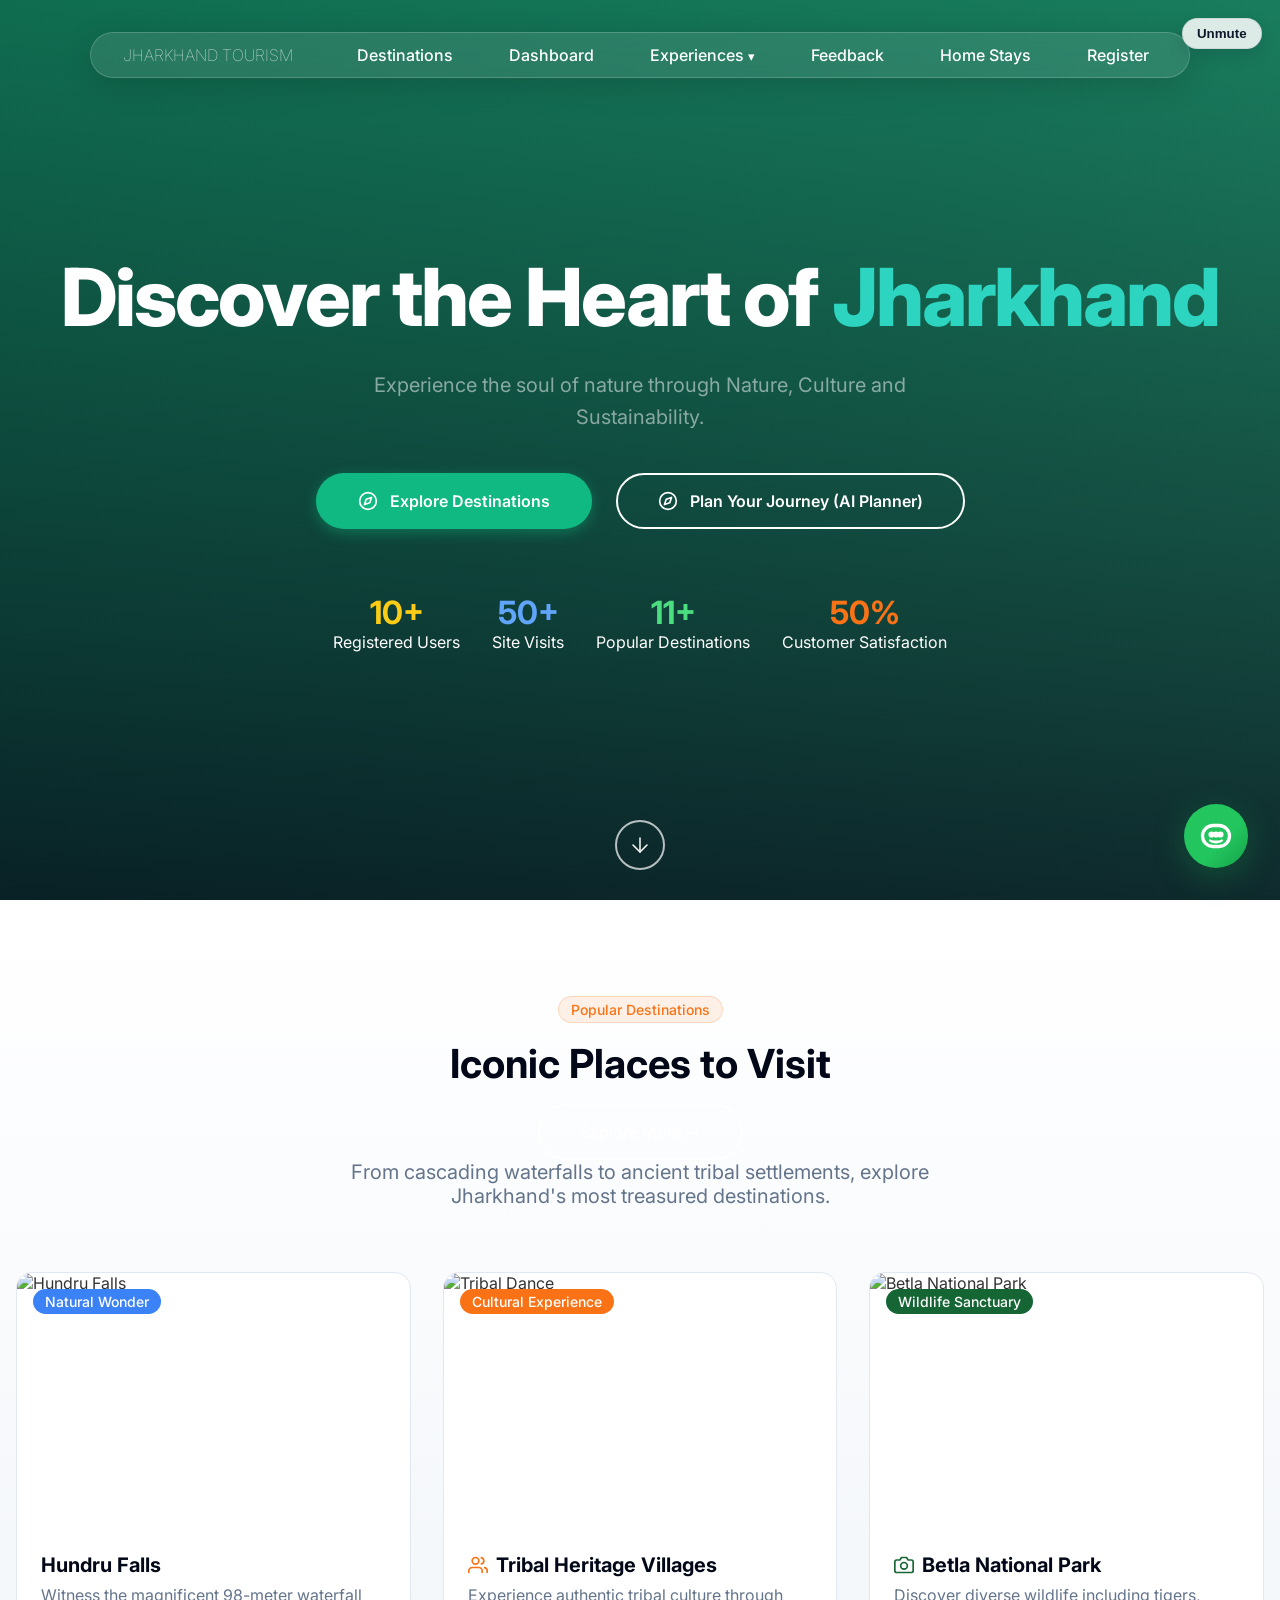
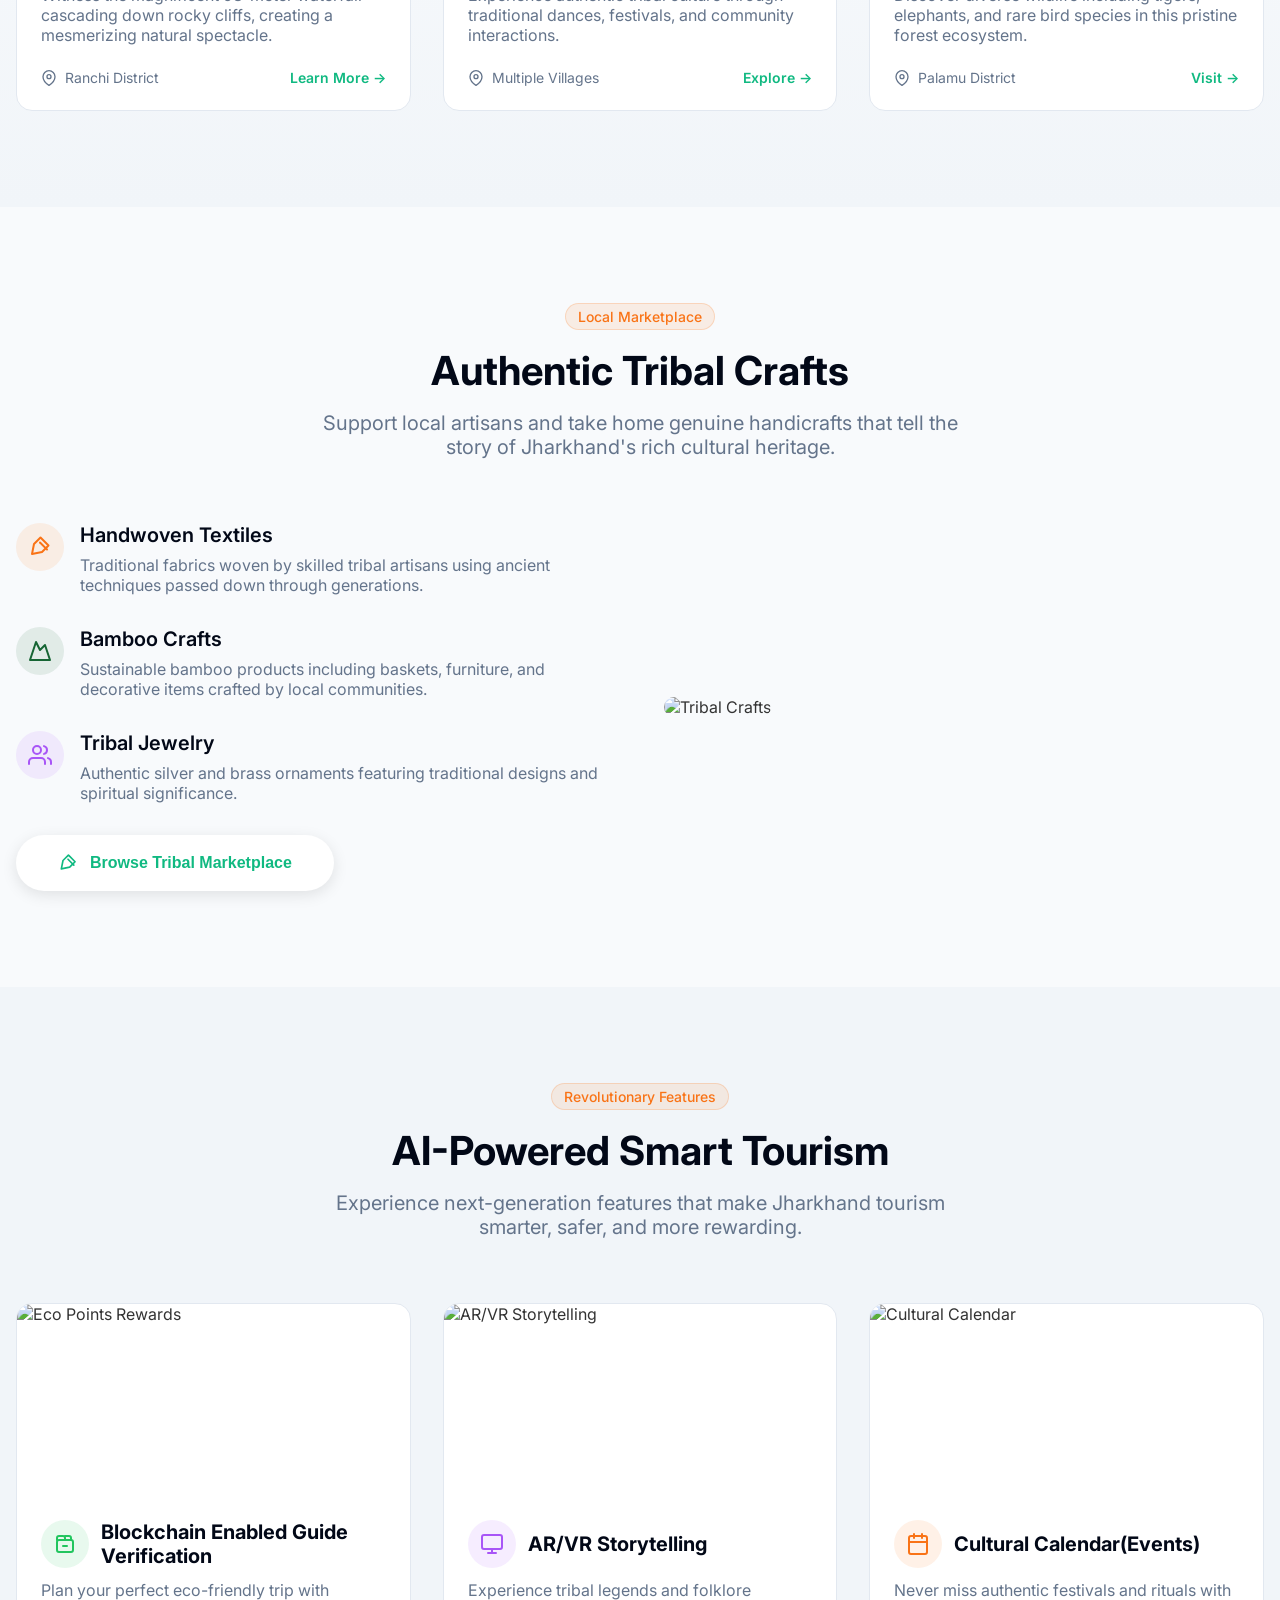
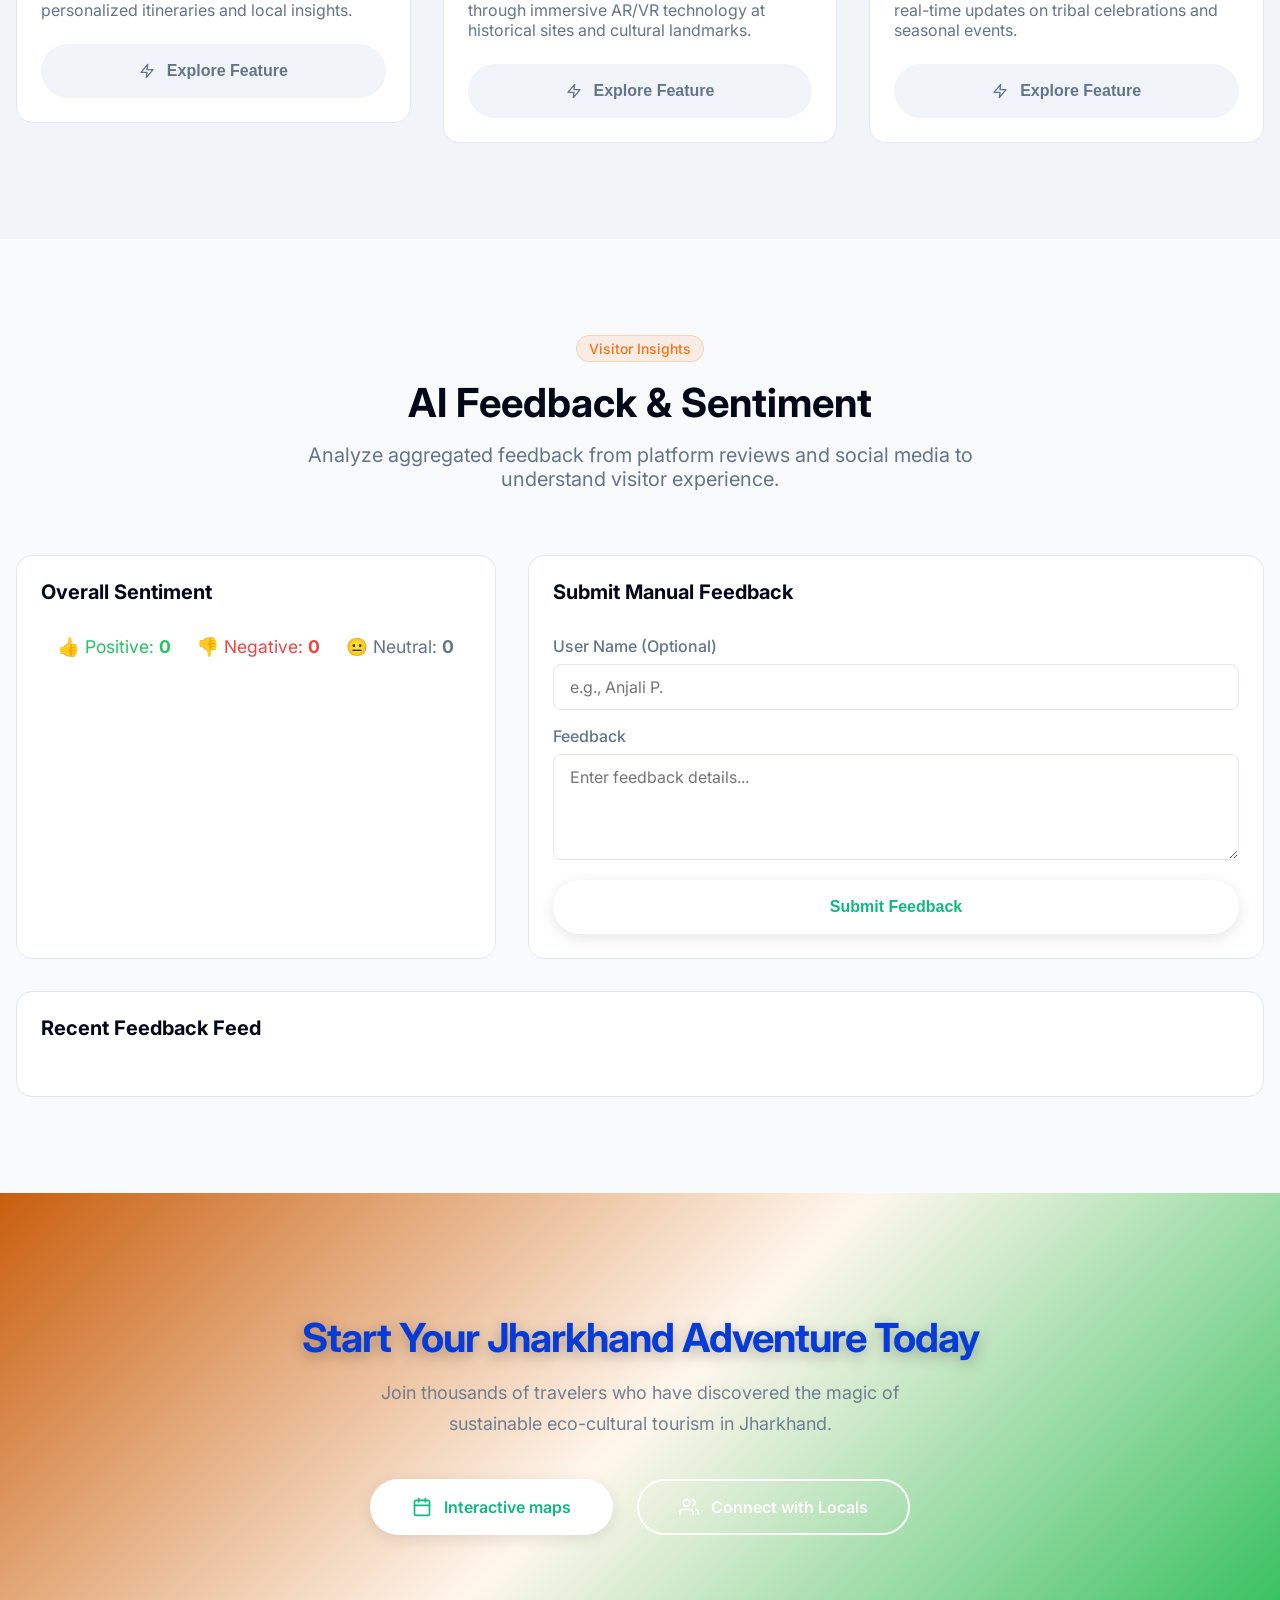
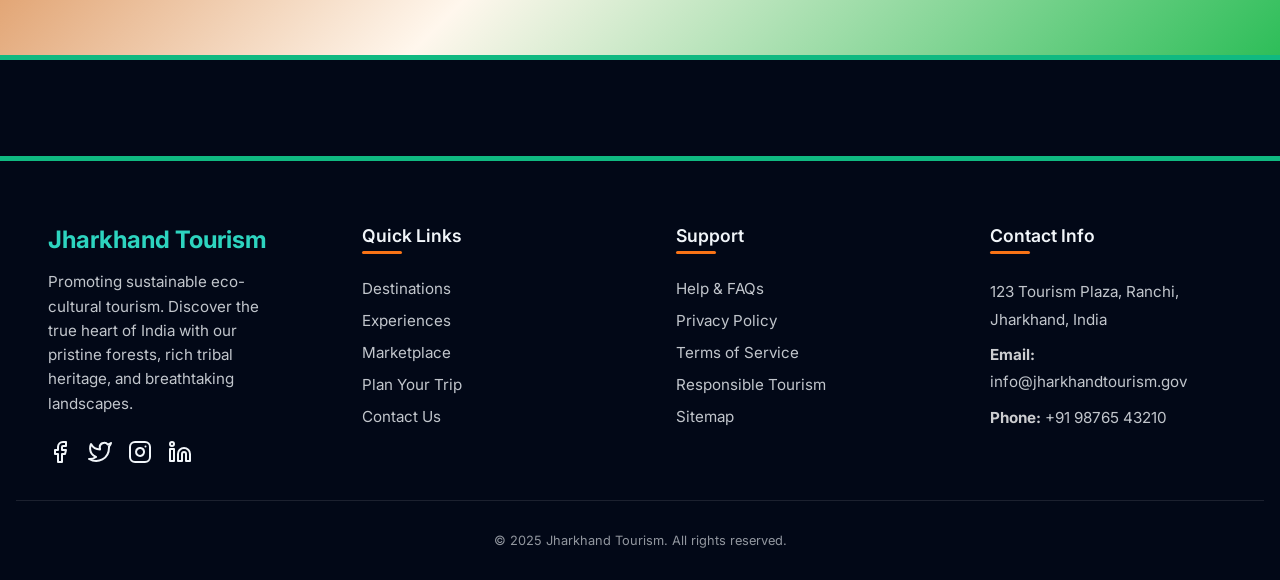
==== main.html @ d3257c66 "Local Marketplace.html, main.html, destination.html file modified & M2video.mp4, des_video.mp4, mute" ====
<!DOCTYPE html>
<html lang="en">
<head>
    <meta charset="UTF-8">
    <meta name="viewport" content="width=device-width, initial-scale=1.0">
    <title>Discover Jharkhand | Eco-Cultural Tourism</title>
    <link rel="preconnect" href="https://fonts.googleapis.com">
    <link rel="preconnect" href="https://fonts.gstatic.com" crossorigin>
    <link href="https://fonts.googleapis.com/css2?family=Inter:wght@400;500;600;700;800&display=swap" rel="stylesheet">
    <script src="slideshow.js"></script>
    <style>
        /* Mute button for hero (appears inside hero, not in navbar) */
        .hero-section .mute-btn {
            position: absolute;
            top: 18px;
            right: 18px;
            z-index: 40;
            background: rgba(255,255,255,0.85);
            border: 1px solid rgba(15,23,42,0.08);
            color: #0f172a;
            padding: 0.45rem 0.9rem;
            border-radius: 9999px;
            font-weight: 600;
            cursor: pointer;
            box-shadow: 0 6px 18px rgba(2,6,23,0.12);
        }
        .hero-section .mute-btn:hover { background: rgba(255,255,255,1); }
    </style>
<script>
// --- Sentiment detection helpers ---
function detectSentiment(text) {
  var pos = /\b(good|great|excellent|amazing|love|wonderful|awesome|best|enjoy|happy|positive|fantastic|beautiful|nice|helpful|recommend|satisfied|liked|superb|delight|pleasant|perfect|must visit|thank you|thanks|welcoming|memorable|knowledgeable|seamless|family)\b/i;
  var neg = /\b(bad|poor|worst|hate|terrible|awful|disappoint|negative|problem|issue|unhappy|not good|rude|dirty|unhelpful|expensive|boring|never|avoid|complain|waste|noisy|danger|unsafe|crowded|delay|late|unsatisfied|dislike|uncomfortable|repairs|serious)\b/i;
  if (pos.test(text) && !neg.test(text)) return 'positive';
  if (neg.test(text) && !pos.test(text)) return 'negative';
  return 'neutral';
}
function sentimentLabel(sentiment) {
  if (sentiment === 'positive') return '<span style="color:#22c55e;font-weight:600;">Positive</span>';
  if (sentiment === 'negative') return '<span style="color:#ef4444;font-weight:600;">Negative</span>';
  return '<span style="color:#64748b;font-weight:600;">Neutral</span>';
}
function sentimentBorder(sentiment) {
  if (sentiment === 'positive') return '2px solid #22c55e';
  if (sentiment === 'negative') return '2px solid #ef4444';
  return '1px solid #e2e8f0';
}
// Format all existing feedback items in the feed to match the new card style and sentiment, and update sentiment graph
function updateSentimentStats() {
  var feedbackFeed = document.getElementById('feedback-feed');
  var items = feedbackFeed ? feedbackFeed.querySelectorAll('.feedback-item') : [];
  var pos = 0, neg = 0, neu = 0;
  items.forEach(function(item) {
    var sentimentText = item.querySelector('div[style*="align-self:flex-start"]');
    if (sentimentText) {
      if (sentimentText.textContent.includes('Positive')) pos++;
      else if (sentimentText.textContent.includes('Negative')) neg++;
      else neu++;
    }
  });
  var sentimentChart = document.getElementById('sentiment-breakdown-chart');
  if (sentimentChart) {
    sentimentChart.innerHTML =
      '<div style="display:flex;gap:1.5em;align-items:center;justify-content:center;font-size:1.1em;">' +
        '<span style="color:#22c55e;">&#128077; Positive: <b>' + pos + '</b></span>' +
        '<span style="color:#ef4444;">&#128078; Negative: <b>' + neg + '</b></span>' +
        '<span style="color:#64748b;">&#128528; Neutral: <b>' + neu + '</b></span>' +
      '</div>';
  }
}
document.addEventListener('DOMContentLoaded', function() {
    var feedbackFeed = document.getElementById('feedback-feed');
    if (feedbackFeed) {
        var items = Array.from(feedbackFeed.children);
        items.forEach(function(item) {
            if (!item.classList.contains('feedback-item')) {
                var name = 'Anonymous';
                var text = item.textContent.trim();
                var initials = 'A';
                var timeString = '';
                var match = text.match(/^([^:]+):\s*(.*)$/);
                if (match) {
                    name = match[1].trim();
                    text = match[2].trim();
                    initials = name.split(' ').map(w => w[0]).join('').toUpperCase().slice(0,2);
                } else {
                    initials = 'A';
                }
                var timestamp = '';
                var small = item.querySelector('small, .timestamp, .date, .time');
                if (small) {
                    timestamp = small.textContent.trim();
                    small.remove();
                }
                timeString = timestamp || '';
                var sentiment = detectSentiment(text);
                item.className = 'feedback-item';
                item.style.display = 'flex';
                item.style.alignItems = 'flex-start';
                item.style.gap = '1rem';
                item.style.background = '#fff';
                item.style.border = sentimentBorder(sentiment);
                item.style.borderRadius = '12px';
                item.style.padding = '1.1em 1.2em';
                item.style.marginBottom = '1.2em';
                item.innerHTML =
                    '<div style="flex-shrink:0;width:40px;height:40px;border-radius:50%;background:#f97316;color:#fff;display:flex;align-items:center;justify-content:center;font-weight:700;font-size:1.1em;">' + initials + '</div>' +
                    '<div style="flex:1;">' +
                        '<div style="font-weight:600;font-size:1em;color:#0f172a;">' + name + '</div>' +
                        '<div style="color:#64748b;font-size:0.97em;margin:0.2em 0 0.5em 0;white-space:pre-line;">' + text.replace(/</g, '&lt;').replace(/>/g, '&gt;') + '</div>' +
                        (timeString ? '<div style="font-size:0.85em;color:#94a3b8;">' + timeString + '</div>' : '') +
                    '</div>' +
                    '<div style="align-self:flex-start;text-align:right;min-width:90px;font-size:1em;padding-left:1em;">' + sentimentLabel(sentiment) + '</div>';
            }
        });
        updateSentimentStats();
    }
    const ws = new WebSocket("ws://localhost:8000/ws/analytics");
});
// Feedback form logic: display submitted feedback in the Recent Feedback Feed with card format
document.addEventListener('DOMContentLoaded', function() {
    var feedbackForm = document.querySelector('.feedback-form');
    var feedbackFeed = document.getElementById('feedback-feed');
    if (feedbackForm && feedbackFeed) {
        feedbackForm.addEventListener('submit', function(e) {
            e.preventDefault();
            var userName = document.getElementById('userName').value.trim();
            var feedbackText = document.getElementById('feedbackText').value.trim();
            if (!feedbackText) return;
            var sentiment = detectSentiment(feedbackText);
            var initials = (userName ? userName : 'A').split(' ').map(w => w[0]).join('').toUpperCase().slice(0,2);
            var now = new Date();
            var timeString = now.toLocaleString('en-IN', { hour: '2-digit', minute: '2-digit', hour12: true, day: '2-digit', month: 'short', year: '2-digit' });
            var feedbackItem = document.createElement('div');
            feedbackItem.className = 'feedback-item';
            feedbackItem.style.display = 'flex';
            feedbackItem.style.alignItems = 'flex-start';
            feedbackItem.style.gap = '1rem';
            feedbackItem.style.background = '#fff';
            feedbackItem.style.border = sentimentBorder(sentiment);
            feedbackItem.style.borderRadius = '12px';
            feedbackItem.style.padding = '1.1em 1.2em';
            feedbackItem.style.marginBottom = '1.2em';
            feedbackItem.innerHTML =
                '<div style="flex-shrink:0;width:40px;height:40px;border-radius:50%;background:#f97316;color:#fff;display:flex;align-items:center;justify-content:center;font-weight:700;font-size:1.1em;">' + initials + '</div>' +
                '<div style="flex:1;">' +
                    '<div style="font-weight:600;font-size:1em;color:#0f172a;">' + (userName ? userName : 'Anonymous') + '</div>' +
                    '<div style="color:#64748b;font-size:0.97em;margin:0.2em 0 0.5em 0;white-space:pre-line;">' + feedbackText.replace(/</g, '&lt;').replace(/>/g, '&gt;') + '</div>' +
                    '<div style="font-size:0.85em;color:#94a3b8;">' + timeString + '</div>' +
                '</div>' +
                '<div style="align-self:flex-start;text-align:right;min-width:90px;font-size:1em;padding-left:1em;">' + sentimentLabel(sentiment) + '</div>';
            feedbackFeed.prepend(feedbackItem);
            feedbackForm.reset();
            updateSentimentStats();
        });
    }
});
</script>
    <script src="script1.js"></script>
    <script src="js/api.js"></script>
    <link rel="stylesheet" href="main.css">
    <script src="https://cdn.jsdelivr.net/npm/apexcharts"></script>
    <style>
        html { scroll-behavior: smooth; }
        .scroll-down-indicator {
            display: inline-flex;
            align-items: center;
            justify-content: center;
            width: 50px;
            height: 50px;
            border: 2px solid rgba(255, 255, 255, 0.7);
            border-radius: 50%;
            cursor: pointer;
            transition: all 0.3s ease;
            animation: bounceDown 2s infinite;
        }
        .scroll-down-indicator:hover {
            border-color: #fff;
            background: rgba(255, 255, 255, 0.15);
            transform: scale(1.1);
        }
        .scroll-down-indicator svg {
            color: white;
            stroke-width: 1.5;
        }
        @keyframes bounceDown {
            0%, 100% { transform: translateY(0); opacity: 0.8; }
            50% { transform: translateY(10px); opacity: 1; }
        }
    </style>
</head>
<body>

    <div class="page-wrapper">
        <section class="hero-section">
            <nav class="navigation">
                <div class="nav-container">
                    <a href="main.html" class="nav-logo">Jharkhand Tourism</a>
            
                    <ul class="nav-links">
                        <li><a href="#destinations-section" class="nav-link">Destinations</a></li>
                        <li><a href="#" id="nav-dashboard-btn" class="nav-link">Dashboard</a></li>
                        <li class="dropdown">
                            <a href="#experiences" class="nav-link">Experiences <span style="font-size:0.8em;vertical-align:right;">&#9662;</span></a>
                            <ul class="dropdown-menu">
                                <li><a href="#revolutionary-features" class="nav-link">Revolutionary Features</a></li>
                                <li><a href="transpotation.html" class="nav-link">Transportation</a></li>
                                <li><a href="#marketplace-section" class="nav-link">Marketplace</a></li>
                                <li><a href="interactivemap.html" class="nav-link">Interactive map</a></li>
                            </ul>
                        </li>
                        <li><a href="#feedback-section" class="nav-link">Feedback</a></li>
                        <li><a href="homestays.html" class="nav-link">Home Stays</a></li>
                        <li><a href="signup.html" class="nav-link">Register</a></li>
                    </ul>
                </div>
            </nav>

             
            

            <div class="hero-background">
                <div class="slideshow-container" style="background: linear-gradient(135deg, #0f4c3a 0%, #1a5f4a 50%, #2d7a5f 100%);">
                    <video id="hero-video" autoplay muted loop preload="auto" playsinline style="width:100%; height: 100vh; object-fit: cover;">
                        <source src="Mvideo.mp4" type="video/mp4">
                        Your browser does not support the video tag.
                    </video>
                </div>
            </div>

            <div class="hero-overlay"></div>
            <button id="mute-btn" class="mute-btn">Unmute</button>
            
            <div class="hero-content">
                <h1 class="hero-title">
                    Discover the Heart of <span class="hero-title-highlight">Jharkhand</span>
                </h1>
                <p class="hero-subtitle">
                   Experience the soul of nature through Nature, Culture and Sustainability.
                </p>
                <div class="hero-buttons">
                    <a href="destination.html" class="btn btn-primary" style="display: inline-flex; align-items: center;">
                        <svg xmlns="http://www.w3.org/2000/svg" width="20" height="20" viewBox="0 0 24 24" fill="none" stroke="currentColor" stroke-width="2" stroke-linecap="round" stroke-linejoin="round"><circle cx="12" cy="12" r="10"></circle><polygon points="16.24 7.76 14.12 14.12 7.76 16.24 9.88 9.88 16.24 7.76"></polygon></svg>
                        Explore Destinations
                    </a>
                    <a href="planner.html" class="btn btn-outline" style="display: inline-flex; align-items: center;">
                        <svg xmlns="http://www.w3.org/2000/svg" width="20" height="20" viewBox="0 0 24 24" fill="none" stroke="currentColor" stroke-width="2" stroke-linecap="round" stroke-linejoin="round"><circle cx="12" cy="12" r="10"></circle><polygon points="16.24 7.76 14.12 14.12 7.76 16.24 9.88 9.88 16.24 7.76"></polygon></svg>
                        Plan Your Journey (AI Planner)
                    </a>
               
                </div>
                <div class="hero-stats">
                    <div class="stat" style="text-align: center;">
                        <span class="stat-number" style="font-size: 2rem; font-weight: 700; color: #facc15;">10+</span><br>
                        <span class="stat-label" style="color: White;">Registered Users</span>
                    </div>
                    <div class="stat" style="text-align: center;">
                        <span class="stat-number" style="font-size: 2rem; font-weight: 700; color: #60a5fa;">50+</span><br>
                        <span class="stat-label" style="color: White;">Site Visits</span>
                    </div>
                    <div class="stat" style="text-align: center;">
                        <span class="stat-number" style="font-size: 2rem; font-weight: 700; color: #4ade80;">11+</span><br>
                        <span class="stat-label" style="color: White;">Popular Destinations</span>
                    </div>
                    <div class="stat" style="text-align: center;">
                        <span class="stat-number" style="font-size: 2rem; font-weight: 700; color: #f97316;">50%</span><br>
                        <span class="stat-label" style="color: White;">Customer Satisfaction</span>
                    </div>
                </div>
            </div>
             <div style="text-align:center; position: absolute; bottom: 30px; width: 100%; z-index: 5;">
                <a href="#destinations-section" class="scroll-down-indicator" aria-label="Scroll Down">
                    <svg xmlns="http://www.w3.org/2000/svg" width="24" height="24" viewBox="0 0 24 24" fill="none" stroke="currentColor" stroke-width="2" stroke-linecap="round" stroke-linejoin="round"><line x1="12" y1="5" x2="12" y2="19"></line><polyline points="19 12 12 19 5 12"></polyline></svg>
                </a>
            </div>
        </section>
        
        </div>

    <section id="destinations-section" class="section-padding bg-gradient">
            <div class="container">
                <div class="section-header">
                    <div class="section-header-flex">
                        <div class="section-header-center">
                            <span class="badge">Popular Destinations</span>
                            <h2 class="section-title">Iconic Places to Visit</h2>
                        </div>
                        <a href="destination.html" class="btn btn-outline explore-more-btn" id="explore-more-destinations">Explore More &rarr;</a>
                    </div>
                    <p class="section-description">From cascading waterfalls to ancient tribal settlements, explore Jharkhand's most treasured destinations.</p>
                </div>
                <div class="grid grid-cols-3">
                    <div class="card">
                        <div class="card-image-container">
                            <img src="Hundru Falls.jpeg" alt="Hundru Falls" class="card-image">
                            <span class="badge badge-on-image" style="--badge-bg: #3b82f6; --badge-color: #fff;">Natural Wonder</span>
                        </div>
                        <div class="card-header">
                            <h3 class="card-title">
                                Hundru Falls
                            </h3>
                            <p class="card-description">Witness the magnificent 98-meter waterfall cascading down rocky cliffs, creating a mesmerizing natural spectacle.</p>
                        </div>
                        <div class="card-content">
                            <div class="card-footer">
                                <div class="location-tag">
                                    <svg xmlns="http://www.w3.org/2000/svg" width="16" height="16" viewBox="0 0 24 24" fill="none" stroke="currentColor" stroke-width="2" stroke-linecap="round" stroke-linejoin="round"><path d="M21 10c0 7-9 13-9 13s-9-6-9-13a9 9 0 0 1 18 0z"></path><circle cx="12" cy="10" r="3"></circle></svg>
                                    Ranchi District
                                </div>
                                <a href="#" class="card-link">Learn More &rarr;</a>
                            </div>
                        </div>
                    </div>

                    <div class="card">
                        <div class="card-image-container">
                            <img src="tribal.jpeg" alt="Tribal Dance" class="card-image">
                            <span class="badge badge-on-image" style="--badge-bg: #f97316; --badge-color: #fff;">Cultural Experience</span>
                        </div>
                        <div class="card-header">
                            <h3 class="card-title">
                                <svg xmlns="http://www.w3.org/2000/svg" width="20" height="20" viewBox="0 0 24 24" fill="none" stroke="#f97316" stroke-width="2" stroke-linecap="round" stroke-linejoin="round"><path d="M17 21v-2a4 4 0 0 0-4-4H5a4 4 0 0 0-4 4v2"></path><circle cx="9" cy="7" r="4"></circle><path d="M23 21v-2a4 4 0 0 0-3-3.87"></path><path d="M16 3.13a4 4 0 0 1 0 7.75"></path></svg>
                                Tribal Heritage Villages
                            </h3>
                            <p class="card-description">Experience authentic tribal culture through traditional dances, festivals, and community interactions.</p>
                        </div>
                        <div class="card-content">
                             <div class="card-footer">
                                <div class="location-tag">
                                    <svg xmlns="http://www.w3.org/2000/svg" width="16" height="16" viewBox="0 0 24 24" fill="none" stroke="currentColor" stroke-width="2" stroke-linecap="round" stroke-linejoin="round"><path d="M21 10c0 7-9 13-9 13s-9-6-9-13a9 9 0 0 1 18 0z"></path><circle cx="12" cy="10" r="3"></circle></svg>
                                    Multiple Villages
                                </div>
                                <a href="#" class="card-link">Explore &rarr;</a>
                            </div>
                        </div>
                    </div>
                     
                    
                    <div class="card">
                        <div class="card-image-container">
                            <img src="belta national park.jpeg" alt="Betla National Park" class="card-image">
                            <span class="badge badge-on-image" style="--badge-bg: #166534; --badge-color: #fff;">Wildlife Sanctuary</span>
                        </div>
                        <div class="card-header">
                            <h3 class="card-title">
                                <svg xmlns="http://www.w3.org/2000/svg" width="20" height="20" viewBox="0 0 24 24" fill="none" stroke="#166534" stroke-width="2" stroke-linecap="round" stroke-linejoin="round"><path d="M23 19a2 2 0 0 1-2 2H3a2 2 0 0 1-2-2V8a2 2 0 0 1 2-2h4l2-3h6l2 3h4a2 2 0 0 1 2 2z"></path><circle cx="12" cy="13" r="4"></circle></svg>
                                Betla National Park
                            </h3>
                            <p class="card-description">Discover diverse wildlife including tigers, elephants, and rare bird species in this pristine forest ecosystem.</p>
                        </div>
                        <div class="card-content">
                            <div class="card-footer">
                                <div class="location-tag">
                                    <svg xmlns="http://www.w3.org/2000/svg" width="16" height="16" viewBox="0 0 24 24" fill="none" stroke="currentColor" stroke-width="2" stroke-linecap="round" stroke-linejoin="round"><path d="M21 10c0 7-9 13-9 13s-9-6-9-13a9 9 0 0 1 18 0z"></path><circle cx="12" cy="10" r="3"></circle></svg>
                                    Palamu District
                                </div>
                                <a href="#" class="card-link">Visit &rarr;</a>
                            </div>
                        </div>
                    </div>
                </div>
            </div>
        </section>

        

    <section id="marketplace-section" class="section-padding bg-muted tribal-pattern">
            <div class="container">
                <div class="section-header">
                    <div class="section-header-flex">
                        <div class="section-header-center">
                            <span class="badge">Local Marketplace</span>
                            <h2 class="section-title">Authentic Tribal Crafts</h2>
                        </div>
                    </div>
                    <p class="section-description">Support local artisans and take home genuine handicrafts that tell the story of Jharkhand's rich cultural heritage.</p>
<style>
.marketplace-header-flex {
    display: flex;
    align-items: center;
    justify-content: space-between;
    flex-wrap: wrap;
    gap: 1.5rem;
}
.marketplace-header-title {
    display: flex;
    align-items: center;
    gap: 1rem;
}
#explore-more-marketplace {
    box-shadow: 0 2px 8px rgba(249,115,22,0.10);
    background: #f97316;
    color: #fff;
    border: none;
    transition: background 0.2s;
}
#explore-more-marketplace:hover {
    background: #d65a0a;
    color: #fff;
}
@media (max-width: 600px) {
    .marketplace-header-flex {
        flex-direction: column;
        align-items: flex-start;
        gap: 0.5rem;
    }
    #explore-more-marketplace {
        width: 100%;
        min-width: unset;
    }
}
</style>
                </div>

                <div class="grid grid-cols-2 items-center gap-large">
                    <div class="marketplace-content">
                        <div class="feature-list-item">
                            <div class="icon-wrapper" style="--icon-bg: #f973161a; --icon-color: #f97316;">
                                <svg xmlns="http://www.w3.org/2000/svg" width="24" height="24" viewBox="0 0 24 24" fill="none" stroke="currentColor" stroke-width="2" stroke-linecap="round" stroke-linejoin="round"><path d="M12.5 2.5l-3.5 3.5-3 3-2 10 10-2 3-3 3.5-3.5-7-7z"></path><path d="M12 7.5l7 7"></path></svg>
                            </div>
                            <div>
                                 <div>
                            <h3 class="feature-title">Handwoven Textiles</h3>
                            <p class="feature-description">Traditional fabrics woven by skilled tribal artisans using ancient techniques passed down through generations.</p>
                        </div>
                            </div>
                        </div>
                        <div class="feature-list-item">
                            <div class="icon-wrapper" style="--icon-bg: #1665341a; --icon-color: #166534;">
                                <svg xmlns="http://www.w3.org/2000/svg" width="24" height="24" viewBox="0 0 24 24" fill="none" stroke="currentColor" stroke-width="2" stroke-linecap="round" stroke-linejoin="round"><path d="m8 3 4 8 5-5 5 15H2L8 3z"></path></svg>
                            </div>
                            
                            <div>
                                <h3 class="feature-title">Bamboo Crafts</h3>
                                <p class="feature-description">Sustainable bamboo products including baskets, furniture, and decorative items crafted by local communities.</p>
                            </div>
                        </div>
                         <div class="feature-list-item">
                            <div class="icon-wrapper" style="--icon-bg: #a855f71a; --icon-color: #a855f7;">
                                <svg xmlns="http://www.w3.org/2000/svg" width="24" height="24" viewBox="0 0 24 24" fill="none" stroke="currentColor" stroke-width="2" stroke-linecap="round" stroke-linejoin="round"><path d="M17 21v-2a4 4 0 0 0-4-4H5a4 4 0 0 0-4 4v2"></path><circle cx="9" cy="7" r="4"></circle><path d="M23 21v-2a4 4 0 0 0-3-3.87"></path><path d="M16 3.13a4 4 0 0 1 0 7.75"></path></svg>
                            </div>
                            <div>
                                <h3 class="feature-title">Tribal Jewelry</h3>
                                <p class="feature-description">Authentic silver and brass ornaments featuring traditional designs and spiritual significance.</p>
                            </div>
                        </div>
                        <button class="btn btn-secondary marketplace-btn" onclick="window.location.href='ribal.html'">
                            <svg xmlns="http://www.w3.org/2000/svg" width="20" height="20" viewBox="0 0 24 24" fill="none" stroke="currentColor" stroke-width="2" stroke-linecap="round" stroke-linejoin="round"><path d="M12.5 2.5l-3.5 3.5-3 3-2 10 10-2 3-3 3.5-3.5-7-7z"></path><path d="M12 7.5l7 7"></path></svg>
                            Browse Tribal Marketplace
                        </button>
                    </div>
                    <div class="marketplace-image-container">
                        <img src="crafts.jpeg" alt="Tribal Crafts" class="marketplace-image">
                    </div>
                </div>
            </div>
        </section>
        
        
    <section id="revolutionary-features" class="section-padding">
    <section id="transpotation-section"></section>
            <div class="container">
                <div class="section-header">
                    <span class="badge">Revolutionary Features</span>
                    <h2 class="section-title">AI-Powered Smart Tourism</h2>
                    <p class="section-description">Experience next-generation features that make Jharkhand tourism smarter, safer, and more rewarding.</p>
                </div>
                
                <div class="grid grid-cols-3">
                    <a href="digitalanother.html" class="feature-card-link">
                        <div class="card feature-card">
                            <div class="card-image-container">
                                <img src="ERC-twitter-post.png" alt="Eco Points Rewards" class="card-image">
                            </div>
                            <div class="card-header">
                                <div class="feature-card-header">
                                    <div class="icon-wrapper" style="--icon-bg: #22c55e1a; --icon-color: #22c55e;">
                                        <svg xmlns="http://www.w3.org/2000/svg" width="24" height="24" viewBox="0 0 24 24" fill="none" stroke="currentColor" stroke-width="2" stroke-linecap="round" stroke-linejoin="round"><path d="M12 8V6a2 2 0 0 0-2-2H6a2 2 0 0 0-2 2v2"></path><path d="M18 8V6a2 2 0 0 0-2-2h-4"></path><rect x="4" y="8" width="16" height="12" rx="2"></rect><path d="M10 14h4"></path></svg>
                                    </div>
                                    <h3 class="card-title">Blockchain Enabled Guide Verification</h3>
                                </div>
                                <p class="card-description">Plan your perfect eco-friendly trip with personalized itineraries and local insights.</p>
                            </div>
                            <div class="card-content">
                                <button class="btn btn-feature">
                                    <svg xmlns="http://www.w3.org/2000/svg" width="16" height="16" viewBox="0 0 24 24" fill="none" stroke="currentColor" stroke-width="2" stroke-linecap="round" stroke-linejoin="round"><polygon points="13 2 3 14 12 14 11 22 21 10 12 10 13 2"></polygon></svg>
                                    Explore Feature
                                </button>
                            </div>
                        </div>
                    </a>

                    <a href="ARVR.html" class="feature-card-link">
                         <div class="card feature-card">
                            <div class="card-image-container">
                                <img src="AR pic.jpeg" alt="AR/VR Storytelling" class="card-image">
                            </div>
                            <div class="card-header">
                                <div class="feature-card-header">
                                    <div class="icon-wrapper" style="--icon-bg: #a855f71a; --icon-color: #a855f7;">
                                        <svg xmlns="http://www.w3.org/2000/svg" width="24" height="24" viewBox="0 0 24 24" fill="none" stroke="currentColor" stroke-width="2" stroke-linecap="round" stroke-linejoin="round"><rect x="2" y="3" width="20" height="14" rx="2" ry="2"></rect><line x1="8" y1="21" x2="16" y2="21"></line><line x1="12" y1="17" x2="12" y2="21"></line></svg>
                                    </div>
                                    <h3 class="card-title">AR/VR Storytelling</h3>
                                </div>
                                <p class="card-description">Experience tribal legends and folklore through immersive AR/VR technology at historical sites and cultural landmarks.</p>
                            </div>
                            <div class="card-content">
                                <button class="btn btn-feature">
                                    <svg xmlns="http://www.w3.org/2000/svg" width="16" height="16" viewBox="0 0 24 24" fill="none" stroke="currentColor" stroke-width="2" stroke-linecap="round" stroke-linejoin="round"><polygon points="13 2 3 14 12 14 11 22 21 10 12 10 13 2"></polygon></svg>
                                    Explore Feature
                                </button>
                            </div>
                        </div>
                    </a>

                    <a href="cultural events.html" class="feature-card-link">
                         <div class="card feature-card">
                            <div class="card-image-container">
                                <img src="cc.jpg" alt="Cultural Calendar" class="card-image">
                            </div>
                            <div class="card-header">
                                <div class="feature-card-header">
                                    <div class="icon-wrapper" style="--icon-bg: #f973161a; --icon-color: #f97316;">
                                        <svg xmlns="http://www.w3.org/2000/svg" width="24" height="24" viewBox="0 0 24 24" fill="none" stroke="currentColor" stroke-width="2" stroke-linecap="round" stroke-linejoin="round"><rect x="3" y="4" width="18" height="18" rx="2" ry="2"></rect><line x1="16" y1="2" x2="16" y2="6"></line><line x1="8" y1="2" x2="8" y2="6"></line><line x1="3" y1="10" x2="21" y2="10"></line></svg>
                                    </div>
                                    <h3 class="card-title">Cultural Calendar(Events)</h3>
                                </div>
                                <p class="card-description">Never miss authentic festivals and rituals with real-time updates on tribal celebrations and seasonal events.</p>
                            </div>
                            <div class="card-content">
                                <button class="btn btn-feature">
                                    <svg xmlns="http://www.w3.org/2000/svg" width="16" height="16" viewBox="0 0 24 24" fill="none" stroke="currentColor" stroke-width="2" stroke-linecap="round" stroke-linejoin="round"><polygon points="13 2 3 14 12 14 11 22 21 10 12 10 13 2"></polygon></svg>
                                    Explore Feature
                                </button>
                            </div>
                        </div>
                    </a>
                </div>
            </div>
        </section>

      
        <!-- Dashboard removed from separate section and will be shown in-page above the hero when the user clicks the Dashboard nav button -->
    <!-- In-page dashboard container (hidden by default) -->
    <div id="inpage-dashboard" style="display:none;position:fixed;inset:0;z-index:9999;padding:24px;box-sizing:border-box;pointer-events:auto;">
    </div>

            <section id="feedback-section" class="section-padding bg-muted">
                 <div class="container">
                     <div class="section-header">
                        <span class="badge">Visitor Insights</span>
                        <h2 class="section-title">AI Feedback & Sentiment</h2>
                        <p class="section-description">Analyze aggregated feedback from platform reviews and social media to understand visitor experience.</p>
                    </div>

                     <div class="dashboard-grid">
                        <div class="card grid-span-2">
                             <div class="card-header"><h3 class="card-title">Overall Sentiment</h3></div>
                             <div class="card-content">
                                <div id="sentiment-breakdown-chart"></div>
                            </div>
                        </div>
                        <div class="card grid-span-3">
                            <div class="card-header"><h3 class="card-title">Submit Manual Feedback</h3></div>
                            <div class="card-content">
                                <form class="feedback-form">
                                    <div class="form-group">
                                        <label for="userName">User Name (Optional)</label>
                                        <input type="text" id="userName" placeholder="e.g., Anjali P.">
                                    </div>
                                    <div class="form-group">
                                        <label for="feedbackText">Feedback</label>
                                        <textarea id="feedbackText" rows="4" placeholder="Enter feedback details..."></textarea>
                                    </div>
                                    <button type="submit" class="btn btn-secondary">Submit Feedback</button>
                                </form>
                            </div>
                        </div>

                         <div class="card grid-span-5">
                             <div class="card-header"><h3 class="card-title">Recent Feedback Feed</h3></div>
                             <div class="card-content">
                                 <div class="feedback-feed" id="feedback-feed">
                                     </div>
                             </div>
                         </div>
                    </div>
                </div>
            </section>


 <section class="cta-section">
        <div class="cta-overlay"></div>
        <div class="container cta-content">
            <h2 class="section-title cta-title">Start Your Jharkhand Adventure Today</h2>
            <p class="section-description cta-description">Join thousands of travelers who have discovered the magic of sustainable eco-cultural tourism in Jharkhand.</p>
            <div class="cta-buttons">
                <a href="interactivemap.html" class="btn btn-secondary">
                    <svg xmlns="http://www.w3.org/2000/svg" width="20" height="20" viewBox="0 0 24 24" fill="none" stroke="currentColor" stroke-width="2" stroke-linecap="round" stroke-linejoin="round"><rect x="3" y="4" width="18" height="18" rx="2" ry="2"></rect><line x1="16" y1="2" x2="16" y2="6"></line><line x1="8" y1="2" x2="8" y2="6"></line><line x1="3" y1="10" x2="21" y2="10"></line></svg>
                    Interactive maps 
                </a>
                <a href="homestays.html" class="btn btn-outline">
                     <svg xmlns="http://www.w3.org/2000/svg" width="20" height="20" viewBox="0 0 24 24" fill="none" stroke="currentColor" stroke-width="2" stroke-linecap="round" stroke-linejoin="round"><path d="M17 21v-2a4 4 0 0 0-4-4H5a4 4 0 0 0-4 4v2"></path><circle cx="9" cy="7" r="4"></circle><path d="M23 21v-2a4 4 0 0 0-3-3.87"></path><path d="M16 3.13a4 4 0 0 1 0 7.75"></path></svg>
                    Connect with Locals
                </a>
            </div>
        </div>
    </section>

    <!-- <section class="cta-section">
            </section>


        <section id="help-faqs" class="section-padding">
            <div class="container">
                <h2 class="section-title">Help & FAQs</h2>
                <div class="faq-container">
                    <div class="faq-item">
                        <h3 class="faq-question">How do I book a tour package?</h3>
                        <p class="faq-answer">You can browse our tour packages under the "Destinations" or "Plan Your Trip" sections. Once you find a package you like, simply follow the booking instructions, fill in your details, and complete the payment to confirm your reservation.</p>
                    </div>
                    <div class="faq-item">
                        <h3 class="faq-question">What payment methods are accepted?</h3>
                        <p class="faq-answer">We accept all major credit and debit cards, as well as net banking and UPI payments through our secure Razorpay gateway.</p>
                    </div>
                    <div class="faq-item">
                        <h3 class="faq-question">Can I cancel or modify my booking?</h3>
                        <p class="faq-answer">Cancellation and modification policies vary depending on the package. Please refer to the specific terms and conditions of your booking confirmation. For assistance, you can contact our support team.</p>
                    </div>
                    <div class="faq-item">
                        <h3 class="faq-question">Who do I contact for support?</h3>
                        <p class="faq-answer">For any questions or issues, you can reach out to our customer support team via email at `support@jharkhandtourism.com` or call us at `+91-9876543210`.</p>
                    </div>
                </div>
            </div>
        </section>

        <section id="privacy-policy" class="section-padding bg-muted">
            <div class="container">
                <h2 class="section-title">Privacy Policy</h2>
                <div class="policy-content">
                    <p>Your privacy is important to us. This policy explains how we collect, use, and protect your personal information.</p>
                    <ul>
                        <li><strong>Information We Collect</strong>: We collect information you provide directly to us, such as your name, email address, and phone number when you make a booking or contact us. We also collect basic usage data to improve our website and services.</li>
                        <li><strong>How We Use Your Information</strong>: We use your information to process your bookings, communicate with you about your trip, and provide customer support. We may also use it to send you relevant updates and promotional offers, which you can opt out of at any time.</li>
                        <li><strong>Information Sharing</strong>: We do not sell or rent your personal information to third parties. We may share your data with service providers like hotels and transport companies solely for the purpose of fulfilling your travel arrangements. We may also disclose information if required by law.</li>
                        <li><strong>Data Security</strong>: We implement industry-standard security measures to protect your personal data from unauthorized access, use, or disclosure.</li>
                    </ul>
                </div>
            </div>
        </section>

        <section id="terms-of-service" class="section-padding">
            <div class="container">
                <h2 class="section-title">Terms of Service</h2>
                <div class="policy-content">
                    <p>By using the Jharkhand Tourism platform, you agree to the following terms and conditions.</p>
                    <ul>
                        <li><strong>Bookings and Payments</strong>: All bookings are subject to availability. By confirming a booking, you agree to pay the full amount specified. All payments are processed through a third-party secure gateway.</li>
                        <li><strong>Cancellations and Refunds</strong>: Our cancellation policy varies by tour package. Please check the specific terms of your booking for details on eligibility for refunds.</li>
                        <li><strong>User Conduct</strong>: You agree to use our platform for lawful purposes only and to conduct yourself responsibly during your travels. Any damage to property or harm to others caused by you may result in legal action.</li>
                        <li><strong>Intellectual Property</strong>: All content on this website, including text, logos, and images, is our property and is protected by copyright laws. You may not use this content without our express permission.</li>
                    </ul>
                </div>
            </div>
        </section>

        <section id="responsible-tourism" class="section-padding bg-muted">
            <div class="container">
                <h2 class="section-title">Responsible Tourism</h2>
                <div class="policy-content">
                    <p>We are committed to promoting responsible and sustainable tourism practices in Jharkhand. We encourage all travelers to help us preserve the state’s rich natural and cultural heritage.</p>
                    <ul>
                        <li><strong>Respect Local Culture</strong>: Be mindful and respectful of local traditions, customs, and communities. Ask for permission before taking photographs of people.</li>
                        <li><strong>Protect the Environment</strong>: Do not litter. Dispose of waste properly and minimize your use of plastics.</li>
                        <li><strong>Support Local Communities</strong>: Patronize local businesses, stay in locally-owned accommodations, and purchase authentic handmade crafts to contribute directly to the local economy.</li>
                        <li><strong>Conserve Resources</strong>: Be mindful of your water and energy consumption, especially in remote areas.</li>
                    </ul>
                </div>
            </div>
        </section> -->

        <!-- <section id="sitemap" class="section-padding">
            <div class="container">
                <h2 class="section-title">Sitemap</h2>
                <nav class="sitemap-nav">
                    <ul>
                        <li><a href="#destinations-section">Destinations</a></li>
                        <li><a href="#marketplace-section">Marketplace</a></li>
                        <li><a href="#plan-trip-section">Plan Your Trip</a></li>
                        <li><a href="#feedback-section">Feedback</a></li>
                        <li><a href="#help-faqs">Help & FAQs</a></li>
                        <li><a href="#privacy-policy">Privacy Policy</a></li>
                        <li><a href="#terms-of-service">Terms of Service</a></li>
                        <li><a href="#responsible-tourism">Responsible Tourism</a></li>
                    </ul>
                </nav>
            </div>
        </section> -->

        <footer class="footer">
            </footer>

    </div>
</body>
</html>
<style>
.section-padding {
    padding: 6rem 0;
}

.bg-muted {
    background-color: #f8fafc; /* A light gray background */
}

.section-title {
    font-size: 2.5rem;
    font-weight: 700;
    text-align: center;
    margin-bottom: 1rem;
}

.policy-content ul {
    margin-top: 1.5rem;
    list-style-type: none;
}

.policy-content li {
    margin-bottom: 0.75rem;
    position: relative;
    padding-left: 1.5rem;
}
.policy-content li::before {
    content: "•";
    position: absolute;
    left: 0;
    color: #3b82f6; /* Or another accent color */
    font-weight: bold;
}

</style>
   
 

    <footer class="footer">
        <div class="container footer-container">
        <div class="footer-section footer-about">
             <h3 class="footer-logo">Jharkhand Tourism</h3>
            <p class="footer-description">
                Promoting sustainable eco-cultural tourism. Discover the true heart of India with our pristine forests, rich tribal heritage, and breathtaking landscapes.
            </p>
            <div class="social-icons">
                <a href="#" aria-label="Facebook"><svg xmlns="http://www.w3.org/2000/svg" width="24" height="24" viewBox="0 0 24 24" fill="none" stroke="currentColor" stroke-width="2" stroke-linecap="round" stroke-linejoin="round" class="feather feather-facebook"><path d="M18 2h-3a5 5 0 0 0-5 5v3H7v4h3v8h4v-8h3l1-4h-4V7a1 1 0 0 1 1-1h3z"></path></svg></a>
                <a href="#" aria-label="Twitter"><svg xmlns="http://www.w3.org/2000/svg" width="24" height="24" viewBox="0 0 24 24" fill="none" stroke="currentColor" stroke-width="2" stroke-linecap="round" stroke-linejoin="round" class="feather feather-twitter"><path d="M23 3a10.9 10.9 0 0 1-3.14 1.53 4.48 4.48 0 0 0-7.86 3.96v1A10.66 10.66 0 0 1 3 4s-4 9 5 13a11.64 11.64 0 0 1-7 2c9 5 20 0 20-11.5a4.5 4.5 0 0 0-.08-.83A7.72 7.72 0 0 0 23 3z"></path></svg></a>
                <a href="#" aria-label="Instagram"><svg xmlns="http://www.w3.org/2000/svg" width="24" height="24" viewBox="0 0 24 24" fill="none" stroke="currentColor" stroke-width="2" stroke-linecap="round" stroke-linejoin="round" class="feather feather-instagram"><rect x="2" y="2" width="20" height="20" rx="5" ry="5"></rect><path d="M16 11.37A4 4 0 1 1 12.63 8 4 4 0 0 1 16 11.37z"></path><line x1="17.5" y1="6.5" x2="17.51" y2="6.5"></line></svg></a>
                <a href="#" aria-label="LinkedIn"><svg xmlns="http://www.w3.org/2000/svg" width="24" height="24" viewBox="0 0 24 24" fill="none" stroke="currentColor" stroke-width="2" stroke-linecap="round" stroke-linejoin="round" class="feather feather-linkedin"><path d="M16 8a6 6 0 0 1 6 6v7h-4v-7a2 2 0 0 0-2-2 2 2 0 0 0-2 2v7h-4v-7a6 6 0 0 1 6-6z"></path><rect x="2" y="9" width="4" height="12"></rect><circle cx="4" cy="4" r="2"></circle></svg></a>
            </div>
        </div>
        <div class="footer-section footer-links">
            <h4>Quick Links</h4>
            <ul>
                <li><a href="destination.html">Destinations</a></li>
                <li><a href="#navbar-section">Experiences</a></li>
                <li><a href="ribal.html">Marketplace</a></li>
                <li><a href="planner.html">Plan Your Trip</a></li>
                <li><a href="#">Contact Us</a></li>
            </ul>
        </div>
        <div class="footer-section footer-links">
            <h4>Support</h4>
            <ul>
                <li><a href="#help-faqs">Help & FAQs</a></li>
                <li><a href="#privacy-policy">Privacy Policy</a></li>
                <li><a href="#terms-of-service">Terms of Service</a></li>
                <li><a href="#responsible-tourism">Responsible Tourism</a></li>
                <li><a href="#sitemap">Sitemap</a></li>
            </ul>
        </div>
        <div class="footer-section footer-contact">
            <h4>Contact Info</h4>
            <p>123 Tourism Plaza, Ranchi, Jharkhand, India</p>
            <p><strong>Email:</strong> info@jharkhandtourism.gov</p>
            <p><strong>Phone:</strong> +91 98765 43210</p>
        </div>
    </div>
    <div class="footer-bottom">
        <p>&copy; 2025 Jharkhand Tourism. All rights reserved.</p>
    </div>
</footer>

<!-- Best-Looking Floating Chatbot Icon Button -->
<a href="#" id="open-chat-btn" style="position:fixed;bottom:32px;right:32px;z-index:9999;background:linear-gradient(135deg,#22c55e 60%,#16a34a 100%);width:64px;height:64px;border-radius:50%;display:flex;align-items:center;justify-content:center;box-shadow:0 8px 32px 0 rgba(34,197,94,0.25),0 1.5px 8px 0 rgba(0,0,0,0.10);text-decoration:none;transition:box-shadow 0.3s;animation:glowChat 2s infinite alternate;">
  <svg width="36" height="36" viewBox="0 0 24 24" fill="#fff" stroke="#fff" stroke-width="1.7" stroke-linecap="round" stroke-linejoin="round">
    <rect x="3" y="5" width="18" height="14" rx="7" fill="#22c55e" stroke="#fff" stroke-width="2.2"/>
    <path d="M8 15c.7.7 2.1 1.2 4 1.2s3.3-.5 4-1.2" stroke="#fff" stroke-width="1.5"/>
    <circle cx="9" cy="11" r="1.2" fill="#fff"/>
    <circle cx="12" cy="11" r="1.2" fill="#fff"/>
    <circle cx="15" cy="11" r="1.2" fill="#fff"/>
  </svg>
</a>
<style>
@keyframes glowChat {
  from { box-shadow: 0 8px 32px 0 rgba(34,197,94,0.25),0 1.5px 8px 0 rgba(0,0,0,0.10); }
  to { box-shadow: 0 0 32px 8px #22c55e88,0 1.5px 8px 0 rgba(0,0,0,0.10); }
}


/* Video loading optimization */
.slideshow-container {
    background: linear-gradient(135deg, #0f4c3a 0%, #1a5f4a 50%, #2d7a5f 100%);
    position: relative;
    overflow: hidden;
}

.slideshow-container video {
    transition: opacity 0.5s ease-in-out;
}

.slideshow-container video.loaded {
    opacity: 1;
}
</style>
<!-- End Best Chatbot Icon -->

<!-- Chatbot Popup -->
<div id="chatbot-popup" style="display: none; position: fixed; bottom: 90px; right: 20px; z-index: 1000; box-shadow: 0 5px 15px rgba(0,0,0,0.3); border-radius: 15px; overflow: hidden;">
    <iframe src="chatbot1.html" style="width: 400px; height: 600px; border: none; display: block;"></iframe>
</div>

<div class="slideshow-dots" style="display:none;"></div>

<script>

// Chatbot popup functionality
document.addEventListener('DOMContentLoaded', function() {
    const openChatBtn = document.getElementById('open-chat-btn');
    const chatbotPopup = document.getElementById('chatbot-popup');
    
    if (openChatBtn && chatbotPopup) {
        openChatBtn.addEventListener('click', function(e) {
            e.preventDefault();
            e.stopPropagation();
            
            if (chatbotPopup.style.display === 'none' || chatbotPopup.style.display === '') {
                chatbotPopup.style.display = 'block';
            } else {
                chatbotPopup.style.display = 'none';
            }
        });

        // Close when clicking anywhere outside the chatbot popup or button
        document.addEventListener('click', function(e) {
            const clickedInsidePopup = chatbotPopup.contains(e.target);
            const clickedOpenButton = openChatBtn.contains(e.target);
            const isVisible = chatbotPopup.style.display === 'block';
            if (isVisible && !clickedInsidePopup && !clickedOpenButton) {
                chatbotPopup.style.display = 'none';
            }
        });

        // Close on Escape key
        document.addEventListener('keydown', function(e) {
            if (e.key === 'Escape') {
                chatbotPopup.style.display = 'none';
            }
        });
    }
});
</script>

<!-- In-page dashboard CSS + JS -->
<style>
/* dashboard panel styles */
.inpage-overlay { background: rgba(15,23,42,0.45); position:fixed; inset:0; z-index:9998; }
#inpage-dashboard { display: none; }
#inpage-dashboard .panel { background: #fff; border-radius: 12px; padding: 22px; box-shadow: 0 20px 60px rgba(2,6,23,0.45); height: calc(100vh - 48px); overflow:auto; }
.panel .close-btn { float:right; background:#ef4444;color:#fff;border:none;padding:8px 10px;border-radius:8px;cursor:pointer }
.panel .metrics { display:flex; gap:12px; flex-wrap:wrap; margin-bottom:14px }
.panel .metric { background:#f8fafc;padding:12px;border-radius:10px;min-width:150px }
.panel h2 { margin:0 0 6px 0 }
.panel .small { color:#64748b }
@media (max-width:900px){ #inpage-dashboard{ left:8px; right:8px; inset:8px;} .panel .metrics{flex-direction:column} }
</style>

<script>
// Template and behavior for the in-page dashboard (richer layout + ApexCharts)
const dashboardHTML = `
    <div class="panel" role="dialog" aria-label="Executive Dashboard">
        <button class="close-btn" id="close-inpage-dashboard">Close</button>
        <div style="clear:both"></div>
            <div style="display:flex;flex-direction:column;align-items:center;padding:8px 0 6px 0;">
                <div class="badge" style="display:inline-block;margin-bottom:8px;">Analytics</div>
                <h2 style="margin:6px 0 0 0; text-align:center;">Executive Dashboard</h2>
                <p class="small" style="text-align:center;">A summary of tourism performance, key metrics, and visitor sentiment.</p>
            </div>

        <div style="display:flex;gap:12px;flex-wrap:wrap;margin-top:12px;">
            <div class="card metric-card" style="flex:1;min-width:160px;background:#fff;padding:12px;border-radius:12px;">
                <div class="metric-label">Total Visitors (30d)</div>
                <div class="metric-value" id="dash-visitors">12,450</div>
                <div class="metric-change positive">+12.5%</div>
            </div>
            <div class="card metric-card" style="flex:1;min-width:160px;background:#fff;padding:12px;border-radius:12px;">
                <div class="metric-label">Total Bookings</div>
                <div class="metric-value" id="dash-bookings">3,120</div>
                <div class="metric-change positive">+8.2%</div>
            </div>
            <div class="card metric-card" style="flex:1;min-width:160px;background:#fff;padding:12px;border-radius:12px;">
                <div class="metric-label">Total Revenue</div>
                <div class="metric-value" id="dash-revenue">₹8.5L</div>
                <div class="metric-change negative">-1.5%</div>
            </div>
            <div class="card metric-card" style="flex:1;min-width:160px;background:#fff;padding:12px;border-radius:12px;">
                <div class="metric-label">Avg. Satisfaction</div>
                <div class="metric-value" id="dash-sat">4.6 ★</div>
                <div class="metric-change neutral">Stable</div>
            </div>
        </div>

        <div style="display:flex;gap:18px;align-items:flex-start;margin-top:18px;flex-wrap:wrap;">
            <div style="flex:2;min-width:320px;background:transparent;">
                <div style="background:#fff;border-radius:12px;padding:14px;">
                    <h3 style="margin:0 0 10px 0">Tourist Traffic Trends</h3>
                    <div id="dash-traffic-chart" style="height:280px;"></div>
                </div>
            </div>

                    <div style="flex:1;min-width:280px;">
                        <div style="background:#fff;border-radius:12px;padding:14px;margin-bottom:12px;">
                            <h3 style="margin:0 0 10px 0">Most Popular Destinations</h3>
                            <div id="dash-popular-chart" style="height:260px;"></div>
                        </div>
                    </div>
        </div>
    </div>
`;

let dashboardTimer = null;
let trafficChart = null;
let popularChart = null;

function openInpageDashboard(){
    const el = document.getElementById('inpage-dashboard');
    if(!el) return;
    el.innerHTML = dashboardHTML;
    el.style.display = 'block';
    document.body.style.overflow = 'hidden';
    document.getElementById('close-inpage-dashboard').addEventListener('click', closeInpageDashboard);
    // small delay to allow DOM insertion before chart init
    setTimeout(() => { startDashboardLive(); }, 80);
}

function closeInpageDashboard(){
    const el = document.getElementById('inpage-dashboard');
    if(!el) return;
    el.style.display = 'none';
    el.innerHTML = '';
    document.body.style.overflow = '';
    stopDashboardLive();
}

document.addEventListener('DOMContentLoaded', function(){
    const navBtn = document.getElementById('nav-dashboard-btn');
    if(navBtn) navBtn.addEventListener('click', function(e){ e.preventDefault(); openInpageDashboard(); window.scrollTo({top:0,behavior:'smooth'}); });
});

function initCharts(initialTraffic, initialPopular){
    // Traffic area chart
    const trafficOpts = {
        chart: { type: 'area', height: 280, toolbar: { show: false } },
        series: [{ name: 'Visitors', data: initialTraffic }],
        xaxis: { categories: ['Jan','Feb','Mar','Apr','May','Jun','Jul','Aug','Sep','Oct','Nov','Dec'] },
        stroke: { curve: 'smooth' },
        colors: ['#10b981'],
        fill: { type: 'gradient', gradient: { shadeIntensity: 1, opacityFrom: 0.4, opacityTo: 0 } },
        grid: { borderColor: '#eef2f6' }
    };
    const trafficEl = document.querySelector('#dash-traffic-chart');
    if(trafficEl){ trafficChart = new ApexCharts(trafficEl, trafficOpts); trafficChart.render(); }

    // Popular destinations bar chart
    const popularOpts = {
        chart: { type: 'bar', height: 260, toolbar: { show: false } },
        series: [{ name: 'Visitors', data: initialPopular }],
        xaxis: { categories: ['Ranchi','Netarhat','Betla','Deoghar','Parasnath','Hazaribagh'] },
        plotOptions: { bar: { borderRadius: 6 } },
        colors: ['#fb923c'],
        grid: { borderColor: '#eef2f6' }
    };
    const popularEl = document.querySelector('#dash-popular-chart');
    if(popularEl){ popularChart = new ApexCharts(popularEl, popularOpts); popularChart.render(); }
}

function startDashboardLive(){
    if(dashboardTimer) return;
        const visitorsEl = document.getElementById('dash-visitors');
        const bookingsEl = document.getElementById('dash-bookings');
        const revenueEl = document.getElementById('dash-revenue');
        const satEl = document.getElementById('dash-sat');

    // initial data sets (monthly) for traffic and popular destinations
    let trafficData = [220, 300, 420, 380, 540, 600, 720, 740, 700, 820, 880, 960];
    let popularData = [4500, 3700, 3100, 2900, 2400, 2000];

    // init charts
    initCharts(trafficData, popularData);

    // initial DOM values
    let visitors = 12450;
    let bookings = 3120;
    let revenue = 85; // from 8.5L
    let sat = 4.6;


    dashboardTimer = setInterval(()=>{
        // update numbers
        visitors += Math.floor(Math.random()*80);
        bookings += Math.floor(Math.random()*20);
        revenue += Math.random()*1.2;
        sat += (Math.random()-0.48)*0.03; sat = Math.max(3.0, Math.min(5, parseFloat(sat.toFixed(2))));

        if(visitorsEl) visitorsEl.textContent = visitors.toLocaleString('en-IN');
        if(bookingsEl) bookingsEl.textContent = bookings.toLocaleString('en-IN');
        if(revenueEl) revenueEl.textContent = '₹' + (Math.round(revenue)/10).toFixed(2) + 'L';
        if(satEl) satEl.textContent = sat + ' ★';

        // update charts with small random variations
        trafficData = trafficData.map(v => Math.max(120, Math.round(v + (Math.random()-0.45)*50)));
        popularData = popularData.map(v => Math.max(500, Math.round(v + (Math.random()-0.4)*200)));

        if(trafficChart) trafficChart.updateSeries([{ data: trafficData }]);
        if(popularChart) popularChart.updateSeries([{ data: popularData }]);
    }, 2000);
}

function stopDashboardLive(){
    if(dashboardTimer){ clearInterval(dashboardTimer); dashboardTimer=null; }
    if(trafficChart){ try{ trafficChart.destroy(); }catch(e){} trafficChart=null; }
    if(popularChart){ try{ popularChart.destroy(); }catch(e){} popularChart=null; }
}
</script>
<script src="mute.js"></script>
</body>
</html>
---- main.css ----
/* 1. Base and Variables */
:root {
    --primary: #10b981; /* Emerald Green */
    --secondary: #f97316; /* Orange */
    --accent: #a855f7; /* Purple */
    --forest: #18b956; /* Dark Green */
    --waterfall-blue: #3b82f6; /* Blue */

    --background: #ffffff;
    --foreground: #020817;
    --card: #ffffff;
    --card-foreground: #020817;
    --muted: #f1f5f9;
    --muted-foreground: #64748b;
    --border: #e2e8f0;

    --radius: 0.5rem;
    --shadow-elevated: 0 25px 50px -12px rgba(0, 0, 0, 0.25);
}

/* Basic Reset */
* {
    margin: 0;
    padding: 0;
    box-sizing: border-box;
}

/* Basic Resets and Body Styles */
        body, html {
            margin: 0;
            padding: 0;
            font-family: 'Inter', sans-serif;
            background-color: #f8f9fa;
            color: #333;
            scroll-behavior: smooth;
        }

        /* Hero Section Styling */
        .hero-section {
            position: relative;
            height: 100vh;
            display: flex;
            align-items: center;
            justify-content: center;
            text-align: center;
            color: white;
            overflow: hidden;
        }

        .hero-background {
            position: absolute;
            top: 0;
            left: 0;
            width: 100%;
            height: 100%;
            z-index: 1;
        }

        .hero-overlay {
            position: absolute;
            top: 0;
            left: 0;
            width: 100%;
            height: 100%;
            background: linear-gradient(180deg, rgba(16, 185, 129, 0.3) 0%, rgba(2, 8, 23, 0.7) 100%);
            z-index: 2;
        }

        .hero-content {
            position: relative;
            z-index: 4;
            padding: 2rem;
        }

        .hero-title {
            font-size: 4.5rem;
            font-weight: 800;
            letter-spacing: -2px;
            margin-bottom: 1rem;
        }

        .hero-title-highlight {
            color: #2dd4bf; /* A vibrant teal color */
        }

        .hero-subtitle {
            font-size: 1.25rem;
            max-width: 650px;
            margin: 1.5rem auto;
            opacity: 0.5;
            line-height: 1.6;
        }
        
        /* Premium Navigation Bar Styling */
        .navigation {
            position: absolute;
            top: 2rem;
            left: 50%;
            transform: translateX(-50%);
            width: 90%;
            max-width: 1100px;
            z-index: 10;
        }

        .nav-container {
            display: flex;
            justify-content: space-between;
            align-items: center;
            padding: 0.75rem 1rem;
            background: rgba(255, 255, 255, 0.1);
            backdrop-filter: blur(12px);
            -webkit-backdrop-filter: blur(12px);
            border: 1px solid rgba(255, 255, 255, 0.18);
            border-radius: 50px;
            box-shadow: 0 8px 32px 0 rgba(0, 0, 0, 0.15);
        }

        .nav-logo {
            font-weight: lighter;
            font-size: 16px;
            color: white;
            text-decoration: none;
            padding: 0 1rem;
            text-transform: uppercase;
        }

        .nav-links {
            display: flex;
            gap: 0.5rem;
            list-style: none;
        }

        .nav-links a {
            color: white;
            text-decoration: none;
            padding: 0.75rem 1.5rem;
            border-radius: 30px;
            font-weight: 500;
            transition: background-color 0.3s ease, color 0.3s ease;
        }

        .nav-links a:hover {
            background-color: rgba(255, 255, 255, 0.2);
        }

        /* Dropdown Styling (ADDED) */
.dropdown {
    position: relative;
}

.dropdown-menu {
    display: none;
    position: absolute;
    top: 100%;
    left: 0;
    background: rgba(255, 255, 255, 0.1);
    backdrop-filter: blur(12px);
    -webkit-backdrop-filter: blur(12px);
    border: 1px solid rgba(255, 255, 255, 0.18);
    border-radius: 15px;
    box-shadow: 0 8px 32px rgba(0, 0, 0, 0.2);
    min-width: 200px;
    opacity: 0;
    transform: translateY(-10px);
    transition: opacity 0.3s ease, transform 0.3s ease;
    z-index: 20;
    padding: 0.5rem 0;
    list-style: none;
}

.dropdown-menu li {
    display: block;
    padding: 0;
}

.dropdown-menu li a {
    display: block;
    padding: 0.75rem 1rem;
    color: white;
    text-decoration: none;
    font-size: 0.95rem;
    border-radius: 8px;
    transition: background-color 0.3s ease, color 0.3s ease;
}

.dropdown-menu li a:hover {
    background-color: rgba(255, 255, 255, 0.2);
    color: #f4b400;
}

/* Show dropdown on hover */
.dropdown:hover .dropdown-menu {
    display: block;
    opacity: 1;
    transform: translateY(0);
}

        
        /* Premium Button Styles */
        .btn {
            padding: 1rem 2rem;
            border-radius: 30px;
            font-weight: 600;
            border: none;
            cursor: pointer;
            display: inline-flex;
            align-items: center;
            gap: 0.5rem;
            transition: transform 0.3s ease, box-shadow 0.3s ease;
        }
        
        .btn-primary {
            background-color: #10b981;
            color: white;
        }

        .btn-primary:hover {
            transform: translateY(-3px);
            box-shadow: 0 10px 20px rgba(16, 185, 129, 0.3);
        }

        .btn-outline {
            background: transparent;
            border: 2px solid white;
            color: white;
        }
        
        .btn-outline:hover {
            background: white;
            color: #111;
            transform: translateY(-3px);
        }

        .hero-buttons {
            margin-top: 2.5rem;
            display: flex;
            justify-content: center;
            gap: 1.5rem;
        }

        /* Hero Stats */
        .hero-stats {
            display: flex;
            gap: 2rem;
            justify-content: center;
            margin-top: 4rem;
            flex-wrap: wrap;
        }

        /* Slideshow styles */
        .slideshow-container { position: relative; }
        .mySlides { display: none; }
        .fade {
            animation-name: fade;
            animation-duration: 2s;
        }
        @keyframes fade {
            from { opacity: .4 }
            to { opacity: 1 }
        }




/* 2. Layout and Containers */
.container {
    max-width: 80rem; /* 1280px */
    margin-left: auto;
    margin-right: auto;
    padding-left: 1rem;
    padding-right: 1rem;
}

.section-padding {
    padding-top: 5rem; /* 80px */
    padding-bottom: 5rem;
}

.bg-gradient {
    background-image: linear-gradient(to bottom, var(--background), #f1f5f94d);
}

.bg-muted {
    background-color: var(--muted);
}

.grid {
    display: grid;
    gap: 2rem; /* 32px */
}

.grid-cols-3 {
    grid-template-columns: repeat(1, 1fr);
}

.grid-cols-2 {
     grid-template-columns: repeat(1, 1fr);
}

.items-center {
    align-items: center;
}

.gap-large {
    gap: 3rem; /* 48px */
}


/* 3. Typography and Common Elements */
.section-header {
    text-align: center;
    margin-bottom: 4rem; /* 64px */
}

.section-title {
    font-size: 2.5rem; /* 40px */
    font-weight: 800;
    margin-bottom: 1.5rem;
    color: var(--foreground);
}

.section-description {
    font-size: 1.25rem; /* 20px */
    color: var(--muted-foreground);
    max-width: 42rem; /* 672px */
    margin: 0 auto;
}

.badge {
    display: inline-block;
    padding: 0.25rem 0.75rem;
    border-radius: 9999px;
    font-size: 0.875rem;
    font-weight: 500;
    margin-bottom: 1rem;
    background-color: #f973161a;
    color: var(--secondary);
    border: 1px solid #f9731633;
}

.btn {
    display: inline-flex;
    align-items: center;
    justify-content: center;
    gap: 0.5rem;
    font-size: 1.125rem; /* 18px */
    font-weight: 600;
    padding: 0.9rem 2rem;
    border-radius: var(--radius);
    border: 1px solid transparent;
    cursor: pointer;
    transition: background-color 0.3s ease, color 0.3s ease;
}

.btn-primary {
    background-color: var(--primary);
    color: #fff;
    box-shadow: 0 4px 14px 0 rgba(16, 185, 129, 0.39);
}

.btn-primary:hover {
    background-color: #059669;
}

.btn-secondary {
    background-color: var(--secondary);
    color: #fff;
}
.btn-secondary:hover {
    background-color: #ea580c;
}

.btn-outline {
    border: 1px solid rgba(255, 255, 255, 0.3);
    color: #fff;
    background-color: transparent;
}
.btn-outline:hover {
    background-color: rgba(255, 255, 255, 0.1);
}



/* Card Styles */
.card {
    background-color: var(--card);
    border: 1px solid var(--border);
    border-radius: 1rem;
    overflow: hidden;
    transition: box-shadow 0.5s ease, transform 0.5s ease;
}

.card:hover {
    box-shadow: var(--shadow-elevated);
    transform: translateY(-5px);
}

.card-image-container {
    position: relative;
    height: 16rem;
    overflow: hidden;
}

.card-image {
    width: 100%;
    height: 100%;
    object-fit: cover;
    transition: transform 0.7s ease;
}

.card:hover .card-image {
    transform: scale(1.1);
}

.badge-on-image {
    position: absolute;
    top: 1rem;
    left: 1rem;
    background-color: var(--badge-bg);
    color: var(--badge-color);
    border: none;
}

.card-header {
    padding: 1.5rem;
}

.card-title {
    display: flex;
    align-items: center;
    gap: 0.5rem;
    font-size: 1.25rem;
    font-weight: 700;
    color: var(--card-foreground);
    margin-bottom: 0.5rem;
}

.card-description {
    color: var(--muted-foreground);
}

.card-content {
    padding: 0 1.5rem 1.5rem;
}

.card-footer {
    display: flex;
    align-items: center;
    justify-content: space-between;
}

.location-tag {
    display: flex;
    align-items: center;
    gap: 0.5rem;
    font-size: 0.875rem;
    color: var(--muted-foreground);
}

.card-link {
    font-size: 0.875rem;
    font-weight: 600;
    color: var(--primary);
    text-decoration: none;
    transition: color 0.3s;
}
.card-link:hover {
    color: #059669;
}

.placeholder-image {
    width: 100%;
    height: 100%;
    background-image: linear-gradient(to bottom right, var(--forest), var(--accent));
    display: flex;
    flex-direction: column;
    align-items: center;
    justify-content: center;
    color: white;
    text-align: center;
}
.placeholder-image .placeholder-icon {
    opacity: 0.8;
    margin-bottom: 1rem;
}
.placeholder-image h3 {
    font-size: 1.25rem;
    font-weight: 600;
}


/* Marketplace Section */
/* .tribal-pattern removed: empty ruleset */
.marketplace-content {
    display: flex;
    flex-direction: column;
    gap: 2rem;
}
.feature-list-item {
    display: flex;
    align-items: flex-start;
    gap: 1rem;
}
.icon-wrapper {
    flex-shrink: 0;
    width: 3rem;
    height: 3rem;
    border-radius: 50%;
    display: flex;
    align-items: center;
    justify-content: center;
    background-color: var(--icon-bg);
}
.icon-wrapper svg {
    width: 1.5rem;
    height: 1.5rem;
    color: var(--icon-color);
}
.feature-title {
    font-size: 1.25rem;
    font-weight: 600;
    margin-bottom: 0.5rem;
    color: var(--card-foreground);
}
.feature-description {
    color: var(--muted-foreground);
}
.marketplace-btn {
    align-self: flex-start;
}
.marketplace-image-container {
    position: relative;
}
.marketplace-image {
    width: 100%;
    border-radius: 1rem;
    box-shadow: var(--shadow-elevated);
}

/* Feature Cards Section */
.feature-card-link {
    text-decoration: none;
    color: inherit;
}
.feature-card {
    cursor: pointer;
}
.feature-card .card-image-container {
    height: 12rem;
}
.feature-card-header {
    display: flex;
    align-items: center;
    gap: 0.75rem;
    margin-bottom: 0.75rem;
}
.feature-card-header .card-title {
    margin-bottom: 0;
}
.btn-feature {
    width: 100%;
    background-color: #f1f5f9;
    color: var(--muted-foreground);
    border: none;
    padding-top: 0.75rem;
    padding-bottom: 0.75rem;
    font-size: 0.875rem;
    transition: background-color 0.3s, color 0.3s;
}
.feature-card:hover .btn-feature {
    background-color: var(--secondary);
    color: #fff;
}



/* 5. Responsive Design */
@media (min-width: 640px) { /* sm breakpoint */
    .hero-buttons, .cta-buttons {
        flex-direction: row;
    }
}

@media (min-width: 768px) { /* md breakpoint */
    .hero-title {
        font-size: 4.5rem;
    }
    .section-title {
        font-size: 3rem;
    }
    .grid-cols-3 {
        grid-template-columns: repeat(2, 1fr);
    }
}

@media (min-width: 1024px) { /* lg breakpoint */
    .grid-cols-3 {
        grid-template-columns: repeat(3, 1fr);
    }
    .grid-cols-2 {
        grid-template-columns: repeat(2, 1fr);
    }
}
@media (min-width: 1280px) { /* xl breakpoint */
    .hero-title {
        font-size: 5rem;
    }
    .section-title {
        font-size: 3.5rem;
    }
}
@media (min-width: 1536px) { /* 2xl breakpoint */
    .container {
        max-width: 90rem; /* 1440px */
    }
} 

/* --- Main CTA Section --- */
        .cta-section {
            position: relative;
            padding: 120px 2rem; /* Generous padding for a spacious feel */
            text-align: center;
            color: white;
            /* The background image with parallax effect */
            background-image: url('https://images.unsplash.com/photo-1623156902251-canko1317a78?q=80&w=1932&auto=format&fit=crop');
            background-size: cover;
            background-position: center;
            background-attachment: fixed; /* This creates the premium parallax effect */
            overflow: hidden; /* Ensures overlay doesn't spill out */
        }

        /* --- Elegant Overlay --- */
        .cta-overlay {
    position: absolute;
    top: 0;
    left: 0;
    width: 100%;
    height: 100%;
    /* A premium gradient from dark navy-slate to a deep emerald green. */
    background: linear-gradient(135deg, #c95f0e 0%, #FFF7ED 50%, #2ebe59 100%);
    backdrop-filter: blur(4px);
    box-shadow: 0 2px 12px rgba(0, 0, 0, 0.05);
    z-index: 1;
}

        /* --- Content Container --- */
        .cta-content {
            position: relative;
            z-index: 2; 
            max-width: 800px;
            margin: 0 auto; 
        }

        /* --- Premium Typography --- */
        .cta-title {
            font-size: 3rem; 
            font-weight: 800;
            letter-spacing: -1px;
            margin-bottom: 1rem;
            text-shadow: 0 4px 15px rgba(0,0,0,0.3); 
            color: #073bd7;
        }

        .cta-description {
            font-size: 1.125rem; 
            line-height: 1.7;
            opacity: 0.9;
            margin-bottom: 2.5rem;
            max-width: 600px;
            margin-left: auto;
            margin-right: auto;
        }

        /* --- Polished Button Styles --- */
        .cta-buttons {
            display: flex;
            justify-content: center;
            gap: 1.5rem; /* Increased space between buttons */
            flex-wrap: wrap; /* Allows buttons to stack on smaller screens */
        }

        .btn {
            padding: 1rem 2.5rem; /* Larger padding for a substantial feel */
            border-radius: 50px; /* Modern pill shape */
            font-weight: 600;
            font-size: 1rem;
            border: 2px solid transparent;
            cursor: pointer;
            display: inline-flex;
            align-items: center;
            gap: 0.75rem;
            text-decoration: none;
            /* Smooth transitions for all animations */
            transition: all 0.3s cubic-bezier(0.25, 0.8, 0.25, 1);
        }

        .btn-secondary {
            background-color: #ffffff;
            color: #10b981;
            box-shadow: 0 4px 15px rgba(0,0,0,0.1);
        }

        .btn-secondary:hover {
            background-color: #f0fdf4;
            transform: translateY(-5px); 
            box-shadow: 0 10px 25px rgba(0,0,0,0.2); 
        }
        
        .btn-outline {
            background-color: transparent;
            border-color: #ffffff;
            color: #ffffff;
        }

        .btn-outline:hover {
            background-color: #ffffff;
            color: #10b981; 
            transform: translateY(-5px);
            box-shadow: 0 10px 25px rgba(0,0,0,0.2);
        }

 /* Additional styles to support dashboard components while matching main.css */
        body {
            background-color: var(--muted);
        }
        
        /* Dashboard-specific grid */
        .grid-cols-4 {
            grid-template-columns: repeat(1, 1fr);
        }
        @media (min-width: 640px) {
            .grid-cols-4 {
                grid-template-columns: repeat(2, 1fr);
            }
        }
        @media (min-width: 1024px) {
            .grid-cols-4 {
                grid-template-columns: repeat(4, 1fr);
            }
        }
        
        .dashboard-grid {
            display: grid;
            gap: 2rem;
            grid-template-columns: 1fr;
        }
         @media (min-width: 1024px) {
            .dashboard-grid {
                 grid-template-columns: repeat(5, 1fr);
            }
            .grid-span-3 {
                grid-column: span 3 / span 3;
            }
            .grid-span-2 {
                grid-column: span 2 / span 2;
            }
             .grid-span-5 {
                grid-column: span 5 / span 5;
            }
        }

        /* Metric Card styling - ADJUSTED FOR PERFECT GAPPING */
        .metric-card .card-content {
            display: flex;
            align-items: flex-start;
            gap: 1rem; /* Ensures a consistent gap */
            padding: 1.5rem; /* Uniform padding for a balanced look */
        }
        .metric-card .metric-info {
            flex-grow: 1; /* Allows text block to fill available space */
        }
        .metric-card .metric-value {
            font-size: 2.25rem;
            font-weight: 700;
            color: var(--foreground);
        }
        .metric-card .metric-label {
            font-size: 1rem;
            color: var(--muted-foreground);
            margin-bottom: 0.5rem;
        }
        .metric-card .metric-change {
            display: flex;
            align-items: center;
            font-weight: 500;
            margin-top: 0.5rem;
        }
        .metric-change svg {
            width: 1rem;
            height: 1rem;
            margin-right: 0.25rem;
        }
        .metric-change.positive { color: var(--primary); }
        .metric-change.negative { color: #ef4444; }
        .metric-change.neutral { color: var(--muted-foreground); }
        
        /* Feedback Form styling */
        .feedback-form .form-group {
            margin-bottom: 1rem;
        }
        .feedback-form label {
            display: block;
            margin-bottom: 0.5rem;
            font-weight: 500;
            color: var(--muted-foreground);
        }
        .feedback-form input,
        .feedback-form textarea {
            width: 100%;
            padding: 0.75rem 1rem;
            border: 1px solid var(--border);
            border-radius: var(--radius);
            font-family: 'Inter', sans-serif;
            font-size: 1rem;
        }
        .feedback-form input:focus,
        .feedback-form textarea:focus {
            outline: none;
            border-color: var(--secondary);
            box-shadow: 0 0 0 2px rgba(249, 115, 22, 0.2);
        }
        .feedback-form .btn { width: 100%; }

        /* Feedback Feed Styling */
        .feedback-feed {
            max-height: 28rem;
            overflow-y: auto;
            padding-right: 0.5rem;
        }
        .feedback-item {
            padding: 1rem;
            border: 1px solid var(--border);
            border-left-width: 4px;
            border-radius: var(--radius);
            margin-bottom: 1rem;
            background-color: var(--background);
        }
        .feedback-item.positive { border-left-color: var(--primary); }
        .feedback-item.negative { border-left-color: #ef4444; }
        .feedback-item.neutral { border-left-color: var(--muted-foreground); }
        .feedback-header {
            display: flex;
            justify-content: space-between;
            align-items: center;
            margin-bottom: 0.75rem;
        }
        .feedback-user { font-weight: 600; }
        .feedback-source { font-size: 0.875rem; color: var(--muted-foreground); }
        .feedback-sentiment { font-size: 0.875rem; font-weight: 600; }
        .feedback-comment { color: var(--muted-foreground); }

        /* Custom scrollbar */
        ::-webkit-scrollbar { width: 6px; height: 6px; }
        ::-webkit-scrollbar-track { background: transparent; }
        ::-webkit-scrollbar-thumb { background: #ccc; border-radius: 10px; }
        ::-webkit-scrollbar-thumb:hover { background: #aaa; }


/* footer styles */
.footer {
    background-color: #020817; /* Dark background from hero overlay */
    color: #f1f5f9; /* Light text for contrast */
    padding: 4rem 1rem 2rem;
    font-family: 'Inter', sans-serif;
    border-top: 5px solid #10b981; /* Primary color accent line */
}

.footer-container {
    max-width: 1280px;
    margin: 0 auto;
    display: grid;
    grid-template-columns: 1fr;
    gap: 2.5rem; /* Increased gap for better spacing */
}

@media (min-width: 768px) {
    .footer-container {
        grid-template-columns: repeat(2, 1fr);
    }
}

@media (min-width: 1024px) {
    .footer-container {
        grid-template-columns: repeat(4, 1fr);
    }
}

.footer-section {
    padding: 0 1rem;
}

.footer-logo {
    font-size: 1.5rem;
    font-weight: 700;
    color: #2dd4bf; /* Highlight color from hero section */
    margin-bottom: 1rem;
}

.footer-description {
    font-size: 0.95rem;
    line-height: 1.6;
    opacity: 0.8;
}

.social-icons {
    margin-top: 1.5rem;
    display: flex;
    gap: 1rem;
}

.social-icons a {
    color: #f1f5f9;
    transition: color 0.3s ease, transform 0.3s ease;
}

.social-icons a:hover {
    color: #10b981; /* Primary color on hover */
    transform: translateY(-3px);
}

.footer-section h4 {
    font-size: 1.1rem;
    font-weight: 600;
    margin-bottom: 1.5rem;
    position: relative;
    padding-bottom: 0.5rem;
}

/* Underline effect for titles */
.footer-section h4::after {
    content: '';
    position: absolute;
    left: 0;
    bottom: 0;
    width: 40px;
    height: 3px;
    background-color: #f97316; /* Secondary color */
    border-radius: 2px;
}

.footer-links ul {
    list-style: none;
}

.footer-links li {
    margin-bottom: 0.75rem;
}

.footer-links a {
    color: #f1f5f9;
    text-decoration: none;
    font-size: 0.95rem;
    opacity: 0.8;
    transition: opacity 0.3s ease, color 0.3s ease;
}

.footer-links a:hover {
    opacity: 1;
    color: #f97316; /* Secondary color on hover */
}

.footer-contact p {
    font-size: 0.95rem;
    line-height: 1.8;
    margin-bottom: 0.5rem;
    opacity: 0.8;
}

.footer-contact strong {
    color: #ffffff;
}

.footer-bottom {
    text-align: center;
    border-top: 1px solid rgba(255, 255, 255, 0.1);
    padding-top: 2rem;
    margin-top: 2rem;
}

.footer-bottom p {
    font-size: 0.8rem;
    opacity: 0.6;
}
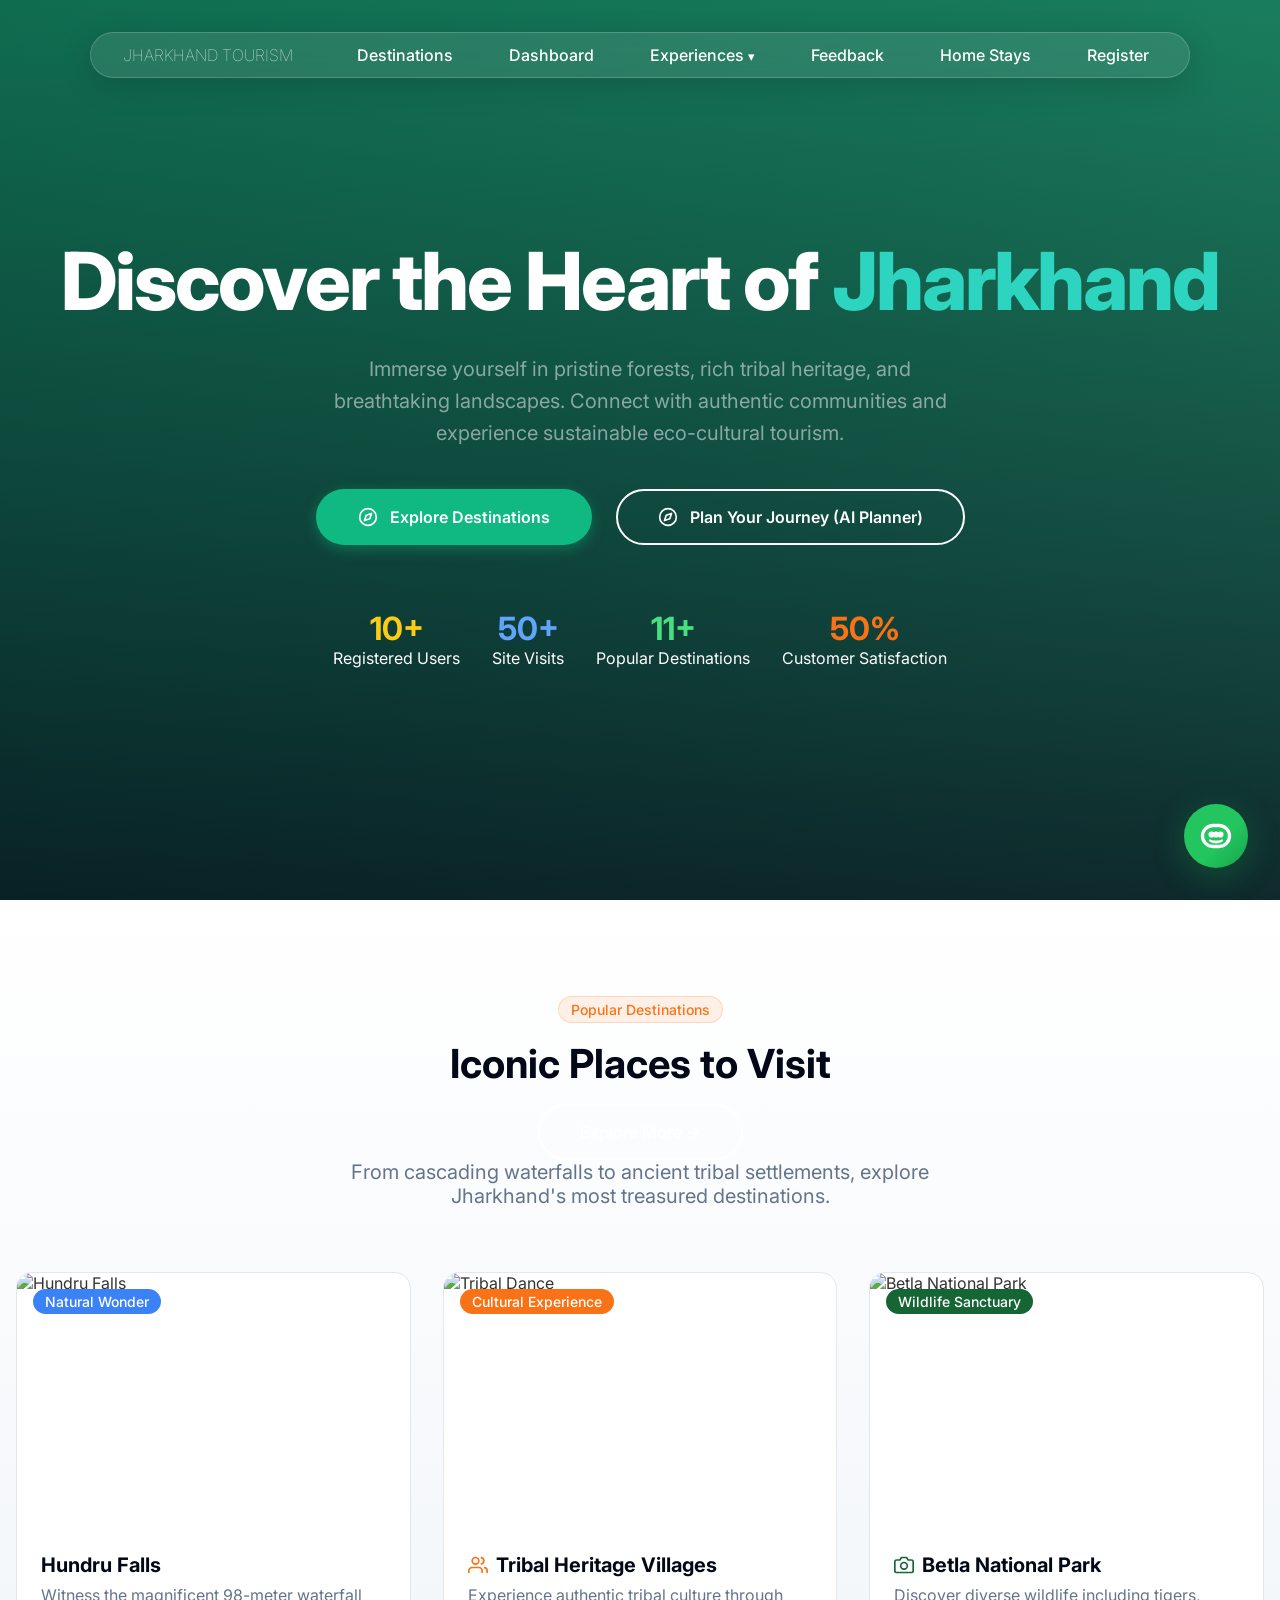
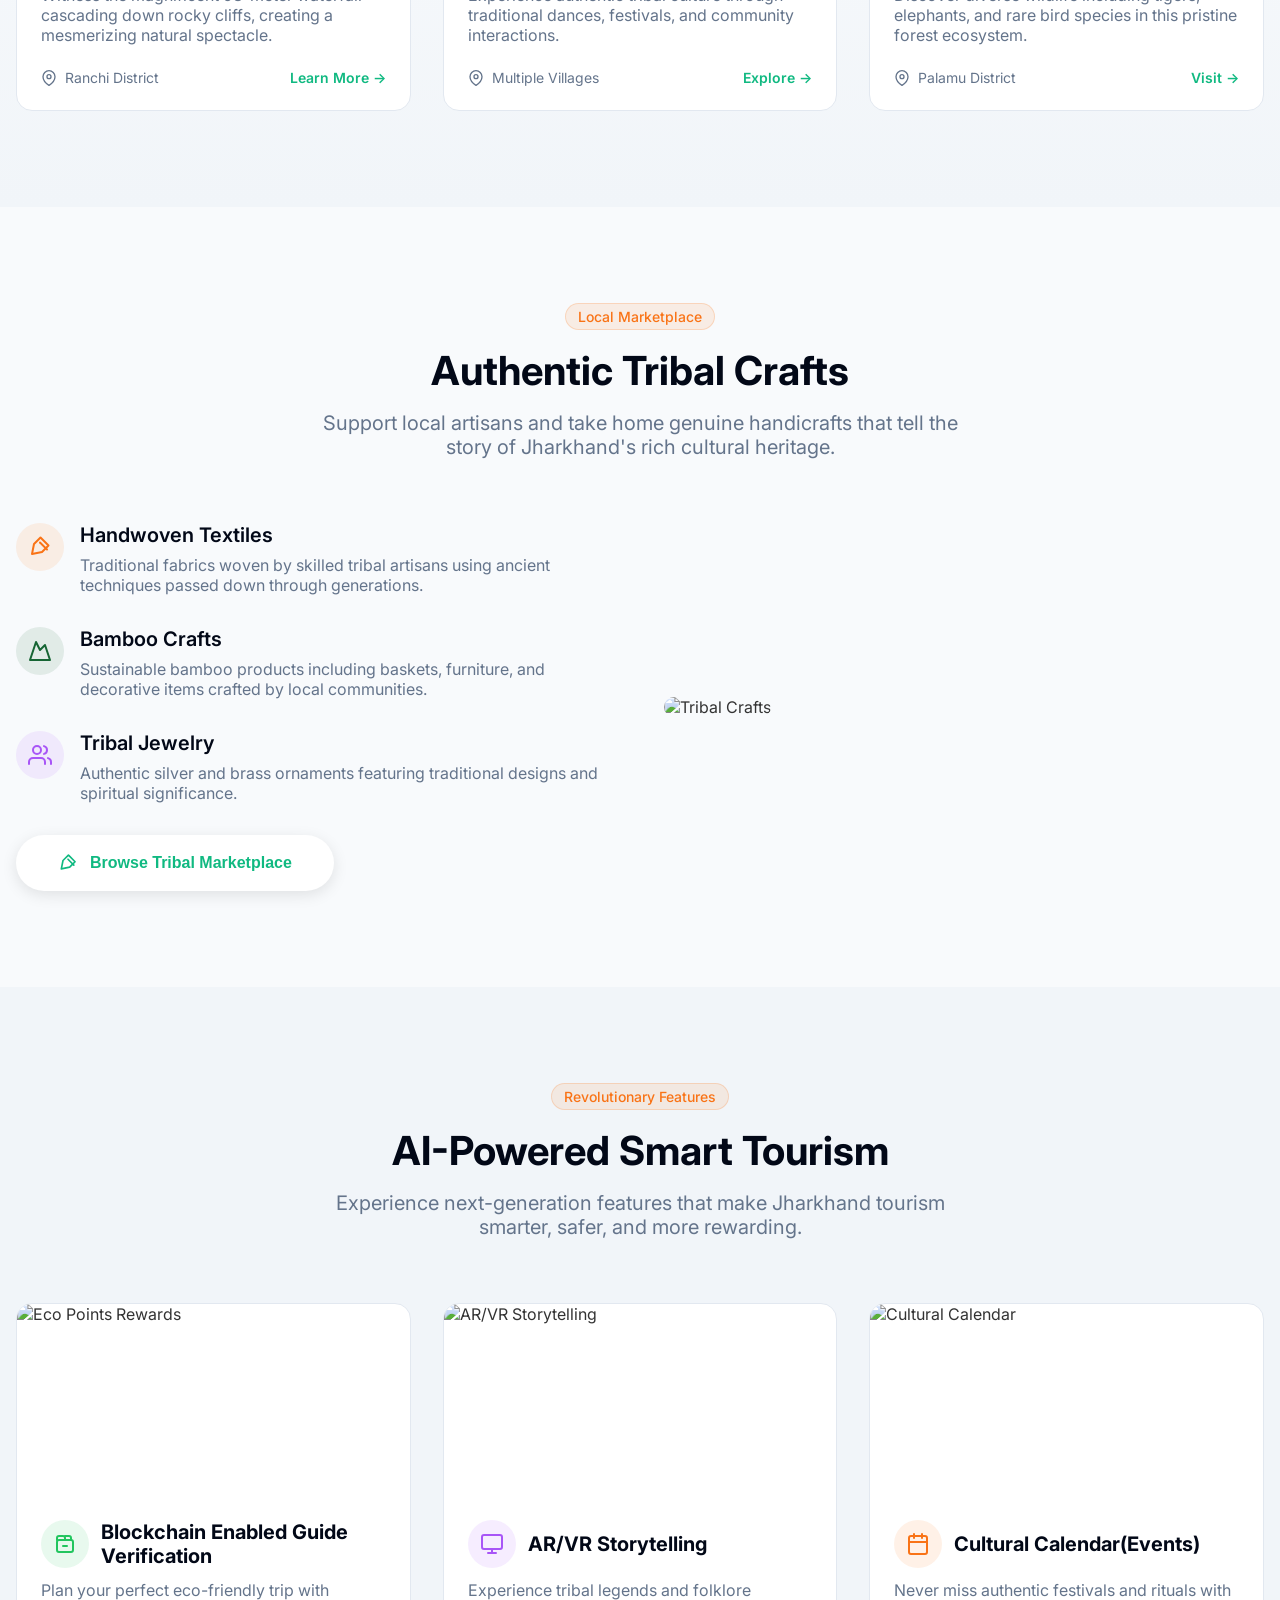
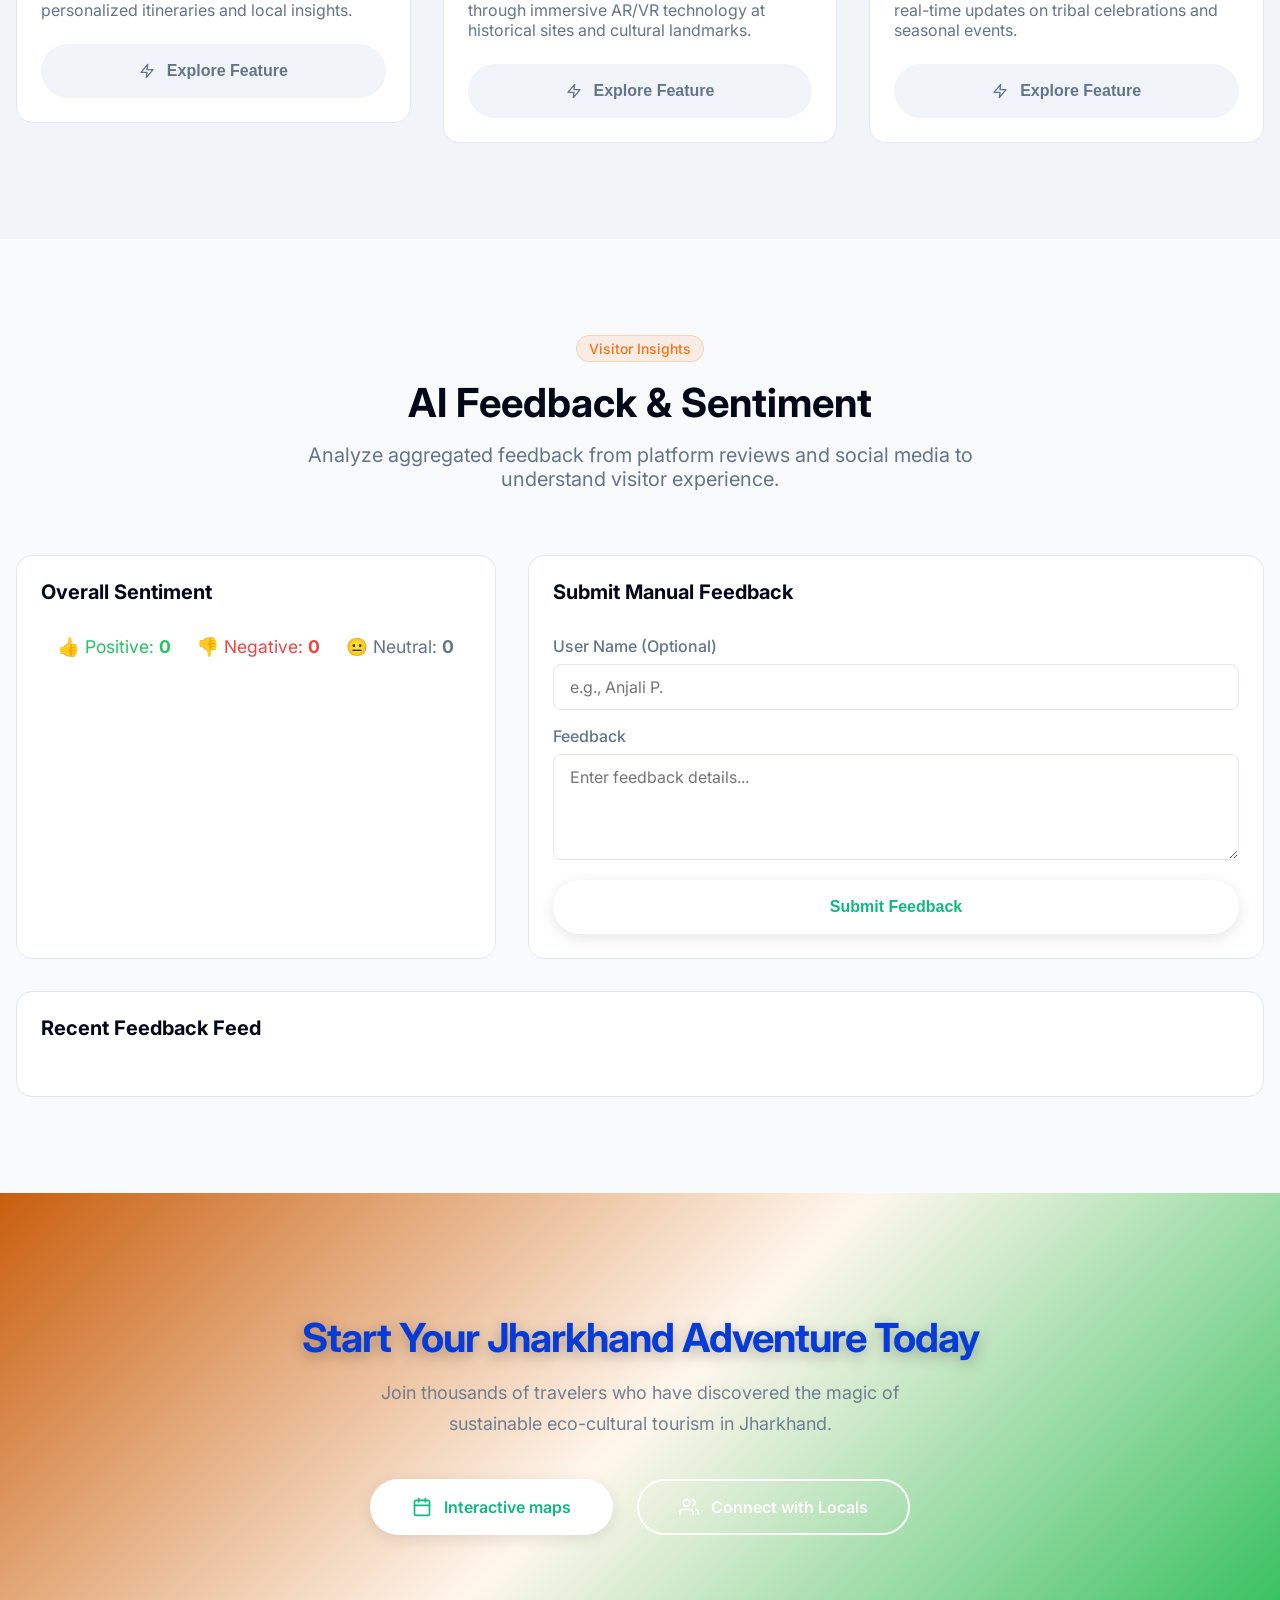
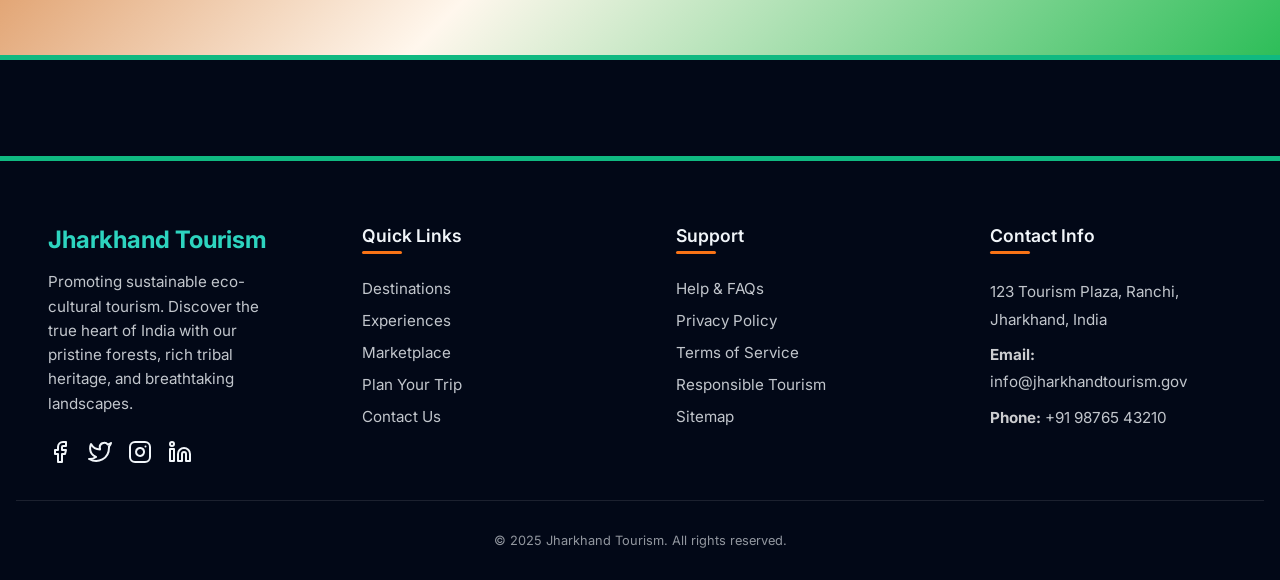
==== commit b6c3bb15: "Change video source from jharkhand.mp4 to Mvideo.mp4" ====
--- a/main.html
+++ b/main.html
@@ -8,24 +8,6 @@
     <link rel="preconnect" href="https://fonts.gstatic.com" crossorigin>
     <link href="https://fonts.googleapis.com/css2?family=Inter:wght@400;500;600;700;800&display=swap" rel="stylesheet">
     <script src="slideshow.js"></script>
-    <style>
-        /* Mute button for hero (appears inside hero, not in navbar) */
-        .hero-section .mute-btn {
-            position: absolute;
-            top: 18px;
-            right: 18px;
-            z-index: 40;
-            background: rgba(255,255,255,0.85);
-            border: 1px solid rgba(15,23,42,0.08);
-            color: #0f172a;
-            padding: 0.45rem 0.9rem;
-            border-radius: 9999px;
-            font-weight: 600;
-            cursor: pointer;
-            box-shadow: 0 6px 18px rgba(2,6,23,0.12);
-        }
-        .hero-section .mute-btn:hover { background: rgba(255,255,255,1); }
-    </style>
 <script>
 // --- Sentiment detection helpers ---
 function detectSentiment(text) {
@@ -160,34 +142,6 @@
     <script src="js/api.js"></script>
     <link rel="stylesheet" href="main.css">
     <script src="https://cdn.jsdelivr.net/npm/apexcharts"></script>
-    <style>
-        html { scroll-behavior: smooth; }
-        .scroll-down-indicator {
-            display: inline-flex;
-            align-items: center;
-            justify-content: center;
-            width: 50px;
-            height: 50px;
-            border: 2px solid rgba(255, 255, 255, 0.7);
-            border-radius: 50%;
-            cursor: pointer;
-            transition: all 0.3s ease;
-            animation: bounceDown 2s infinite;
-        }
-        .scroll-down-indicator:hover {
-            border-color: #fff;
-            background: rgba(255, 255, 255, 0.15);
-            transform: scale(1.1);
-        }
-        .scroll-down-indicator svg {
-            color: white;
-            stroke-width: 1.5;
-        }
-        @keyframes bounceDown {
-            0%, 100% { transform: translateY(0); opacity: 0.8; }
-            50% { transform: translateY(10px); opacity: 1; }
-        }
-    </style>
 </head>
 <body>
 
@@ -196,7 +150,6 @@
             <nav class="navigation">
                 <div class="nav-container">
                     <a href="main.html" class="nav-logo">Jharkhand Tourism</a>
-            
                     <ul class="nav-links">
                         <li><a href="#destinations-section" class="nav-link">Destinations</a></li>
                         <li><a href="#" id="nav-dashboard-btn" class="nav-link">Dashboard</a></li>
@@ -216,9 +169,6 @@
                 </div>
             </nav>
 
-             
-            
-
             <div class="hero-background">
                 <div class="slideshow-container" style="background: linear-gradient(135deg, #0f4c3a 0%, #1a5f4a 50%, #2d7a5f 100%);">
                     <video id="hero-video" autoplay muted loop preload="auto" playsinline style="width:100%; height: 100vh; object-fit: cover;">
@@ -229,14 +179,13 @@
             </div>
 
             <div class="hero-overlay"></div>
-            <button id="mute-btn" class="mute-btn">Unmute</button>
             
             <div class="hero-content">
                 <h1 class="hero-title">
                     Discover the Heart of <span class="hero-title-highlight">Jharkhand</span>
                 </h1>
                 <p class="hero-subtitle">
-                   Experience the soul of nature through Nature, Culture and Sustainability.
+                    Immerse yourself in pristine forests, rich tribal heritage, and breathtaking landscapes. Connect with authentic communities and experience sustainable eco-cultural tourism.
                 </p>
                 <div class="hero-buttons">
                     <a href="destination.html" class="btn btn-primary" style="display: inline-flex; align-items: center;">
@@ -269,9 +218,7 @@
                 </div>
             </div>
              <div style="text-align:center; position: absolute; bottom: 30px; width: 100%; z-index: 5;">
-                <a href="#destinations-section" class="scroll-down-indicator" aria-label="Scroll Down">
-                    <svg xmlns="http://www.w3.org/2000/svg" width="24" height="24" viewBox="0 0 24 24" fill="none" stroke="currentColor" stroke-width="2" stroke-linecap="round" stroke-linejoin="round"><line x1="12" y1="5" x2="12" y2="19"></line><polyline points="19 12 12 19 5 12"></polyline></svg>
-                </a>
+               
             </div>
         </section>
         
@@ -830,7 +777,6 @@
 <div class="slideshow-dots" style="display:none;"></div>
 
 <script>
-
 // Chatbot popup functionality
 document.addEventListener('DOMContentLoaded', function() {
     const openChatBtn = document.getElementById('open-chat-btn');
@@ -932,8 +878,7 @@
                         </div>
                     </div>
         </div>
-    </div>
-`;
+    </div>`;
 
 let dashboardTimer = null;
 let trafficChart = null;
@@ -1039,6 +984,6 @@
     if(popularChart){ try{ popularChart.destroy(); }catch(e){} popularChart=null; }
 }
 </script>
-<script src="mute.js"></script>
+
 </body>
 </html>
